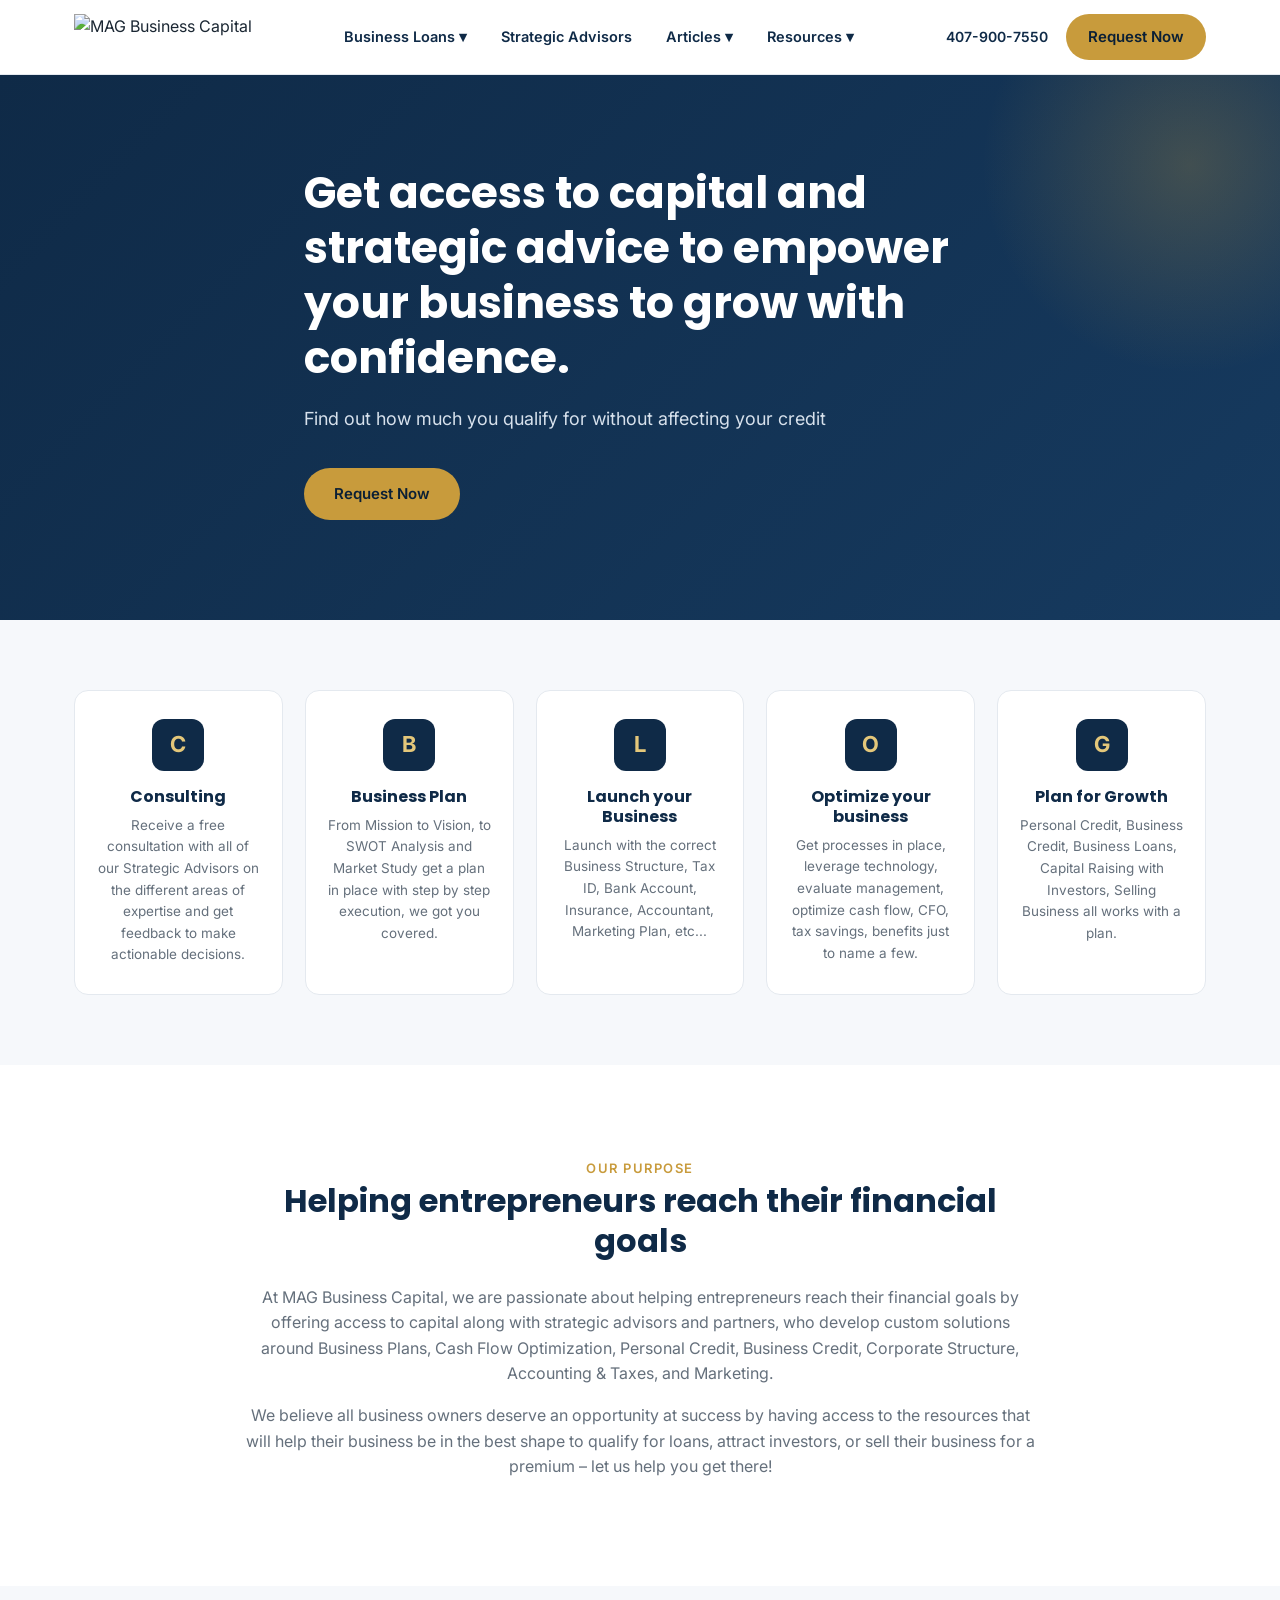
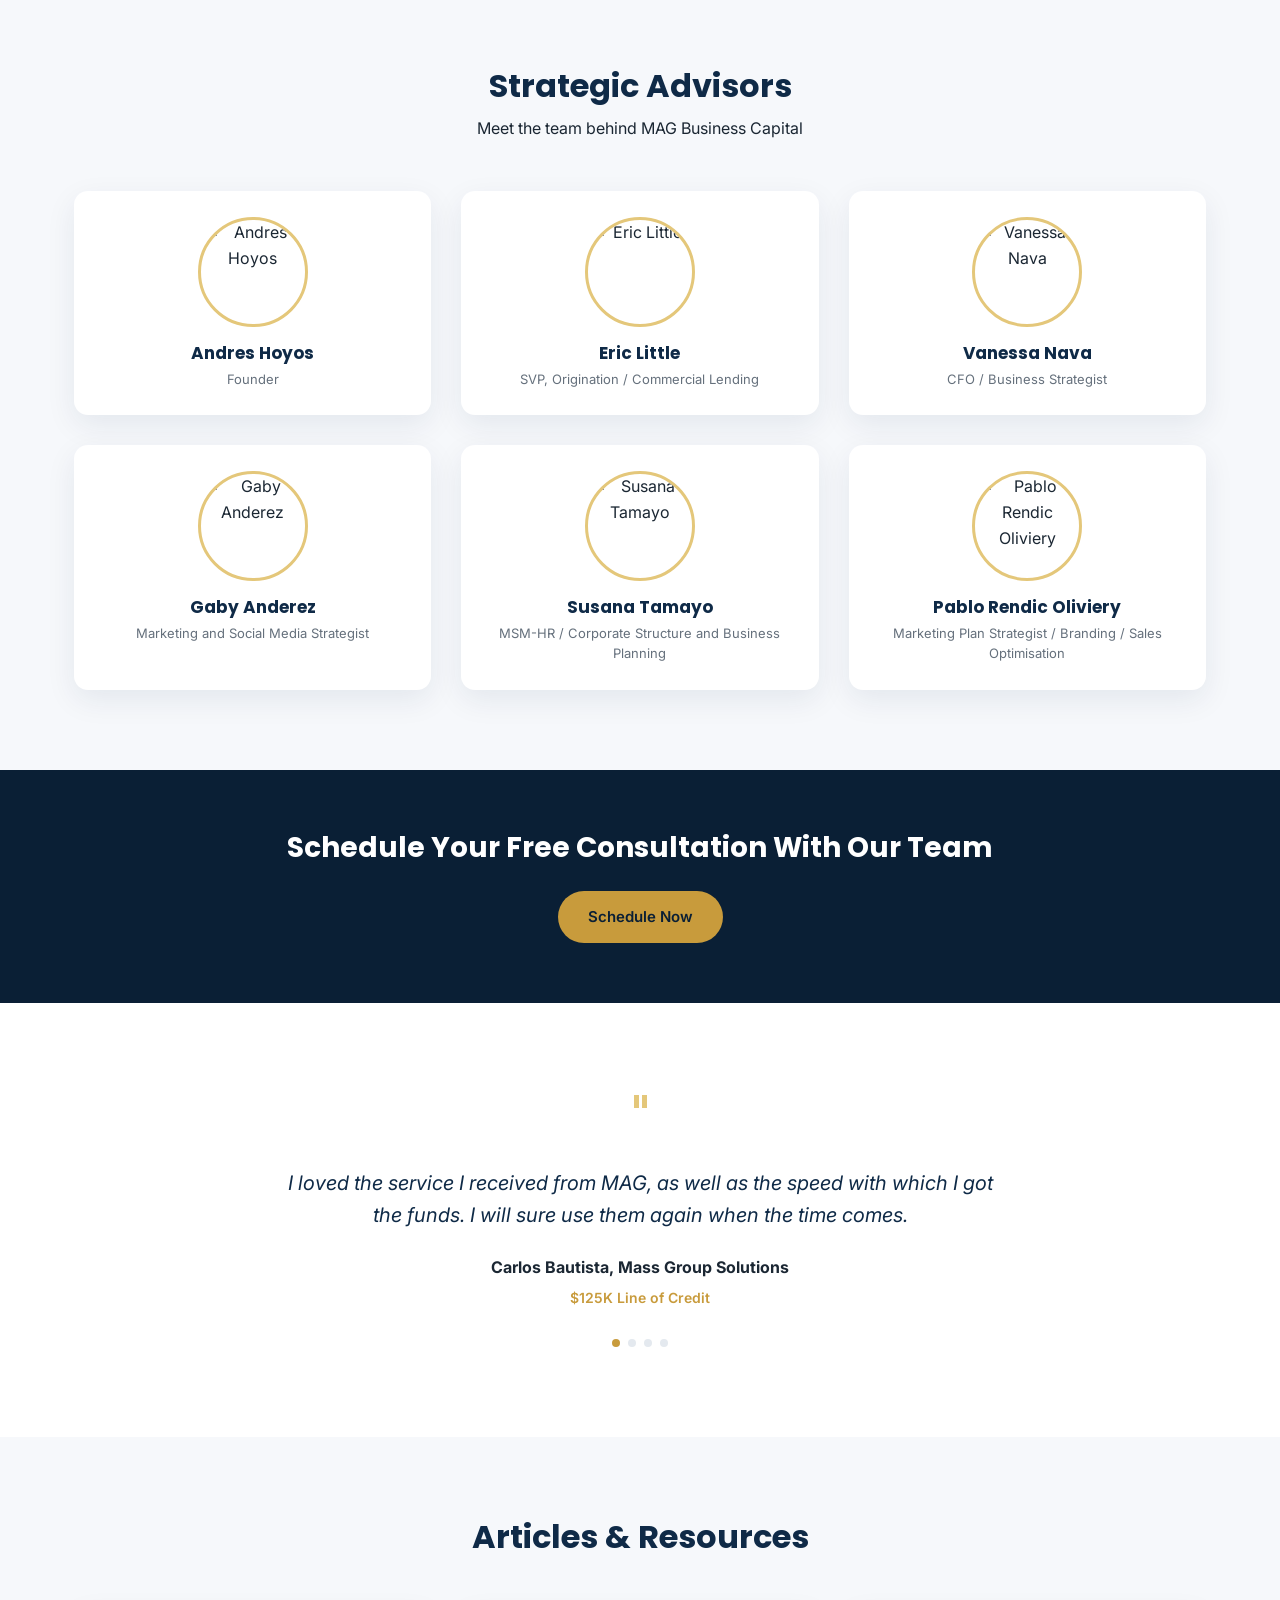
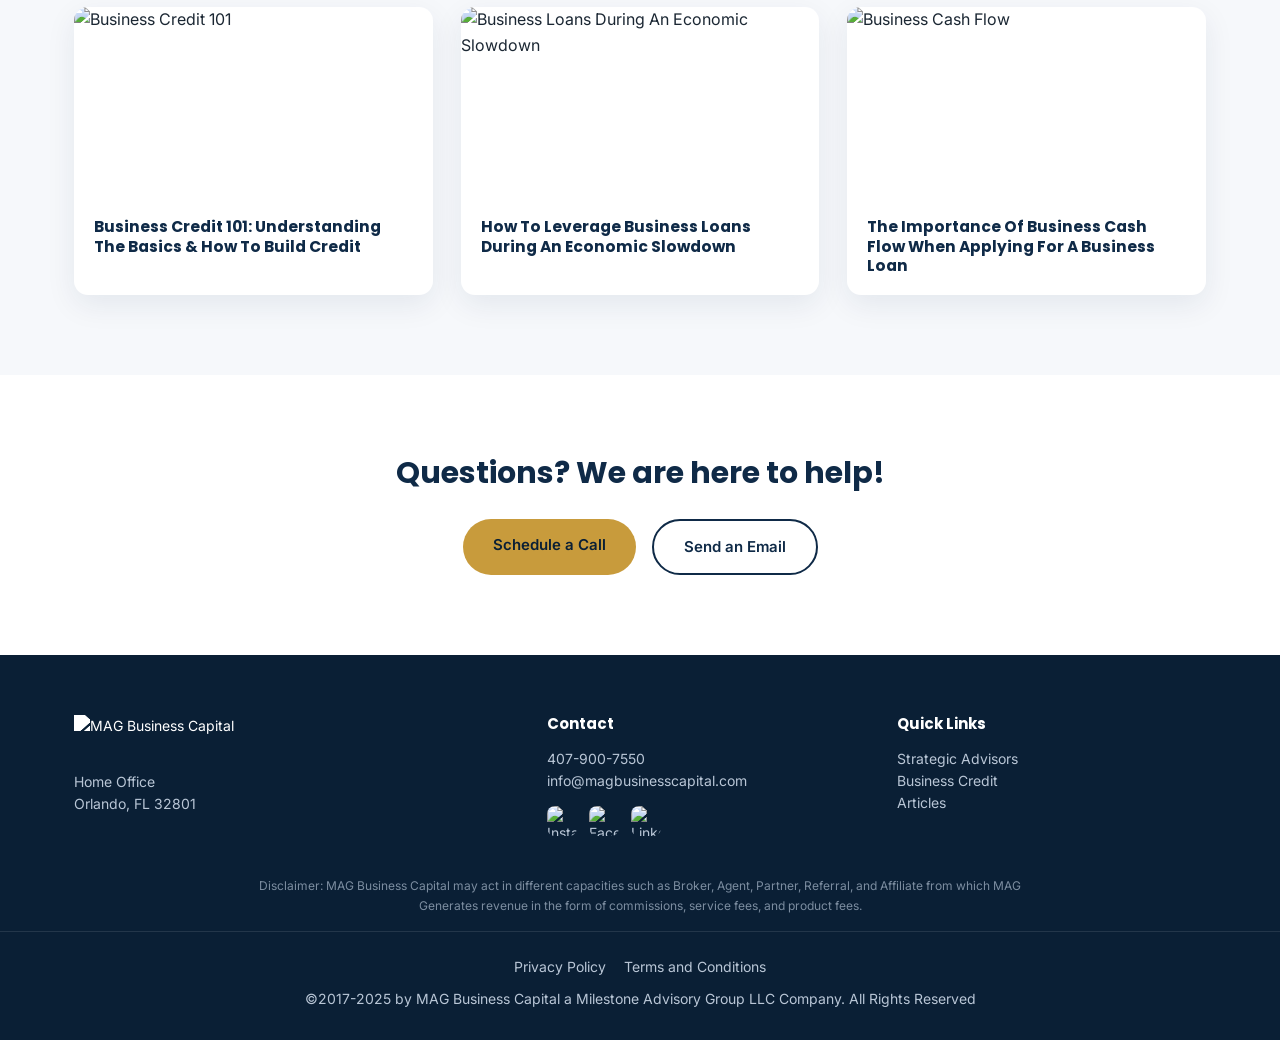
==== index.html @ f8f0f660 "1" ====
<!DOCTYPE html>
<html lang="en">
<head>
<meta charset="UTF-8">
<meta name="viewport" content="width=device-width, initial-scale=1.0">
<title>Business Loan Solutions | MAG Business Capital</title>
<meta name="description" content="Access to capital and expert advice for business growth with loans, investors, or selling business with MAG Business Capital.">
<link rel="preconnect" href="https://fonts.googleapis.com">
<link href="https://fonts.googleapis.com/css2?family=Poppins:wght@500;600;700;800&family=Inter:wght@400;500;600&display=swap" rel="stylesheet">
<link rel="stylesheet" href="style.css">
</head>
<body>

<header>
  <div class="nav-wrap">
    <a class="logo" href="#top">
      <img src="https://static.wixstatic.com/media/6acd54_69796d03eb6545b19b1206e869ec6777~mv2.png/v1/fill/w_262,h_84,al_c,q_85,usm_0.66_1.00_0.01,enc_avif,quality_auto/Original%20on%20Transparent.png" alt="MAG Business Capital">
    </a>
    <nav class="main-nav" id="mainNav">
      <ul>
        <li>
          <a href="#">Business Loans ▾</a>
          <ul class="dropdown">
            <li><a href="business-loans.html">Business Loans</a></li>
            <li><a href="line-of-credit.html">Line of Credit</a></li>
            <li><a href="commercial-loans.html">Commercial Loans</a></li>
            <li><a href="erc-credit.html">ERC Credit</a></li>
          </ul>
        </li>
        <li><a href="#advisors">Strategic Advisors</a></li>
        <li>
          <a href="#">Articles ▾</a>
          <ul class="dropdown">
            <li><a href="articles.html">English Articles</a></li>
            <li><a href="articles.html">Español Articles</a></li>
          </ul>
        </li>
        <li>
          <a href="#">Resources ▾</a>
          <ul class="dropdown">
            <li><a href="business-credit.html">Business Credit</a></li>
            <li><a href="business-health-insurance.html">Business Health Insurance</a></li>
            <li><a href="credit-builder.html">Credit Builder</a></li>
          </ul>
        </li>
      </ul>
    </nav>
    <div class="header-cta">
      <span class="phone-mini">407-900-7550</span>
      <a class="btn btn-gold" href="#request" style="padding:11px 22px;">Request Now</a>
    </div>
    <div class="hamburger" id="hamburger"><span></span><span></span><span></span></div>
  </div>
</header>

<section class="hero" id="top">
  <div class="container hero-inner">
    <h1>Get access to capital and strategic advice to empower your business to grow with confidence.</h1>
    <p class="sub">Find out how much you qualify for without affecting your credit</p>
    <a class="btn btn-gold" id="request" href="https://iw.lendflow.com?env=d4taDuOnK5NT1epR4AUXKDHlv8I5Uy2K&viewProduct=1&brandId=950&workflowTemplateId=97a3b38c-6529-4d36-ad87-25d198ef413e&consentTemplateId=01J7KJRV8Y9BBJWDGAAGYP4849" target="_blank">Request Now</a>
  </div>
</section>

<section class="features" id="features">
  <div class="container features-grid">
    <div class="feature-card">
      <div class="feature-icon">C</div>
      <h4>Consulting</h4>
      <p>Receive a free consultation with all of our Strategic Advisors on the different areas of expertise and get feedback to make actionable decisions.</p>
    </div>
    <div class="feature-card">
      <div class="feature-icon">B</div>
      <h4>Business Plan</h4>
      <p>From Mission to Vision, to SWOT Analysis and Market Study get a plan in place with step by step execution, we got you covered.</p>
    </div>
    <div class="feature-card">
      <div class="feature-icon">L</div>
      <h4>Launch your Business</h4>
      <p>Launch with the correct Business Structure, Tax ID, Bank Account, Insurance, Accountant, Marketing Plan, etc...</p>
    </div>
    <div class="feature-card">
      <div class="feature-icon">O</div>
      <h4>Optimize your business</h4>
      <p>Get processes in place, leverage technology, evaluate management, optimize cash flow, CFO, tax savings, benefits just to name a few.</p>
    </div>
    <div class="feature-card">
      <div class="feature-icon">G</div>
      <h4>Plan for Growth</h4>
      <p>Personal Credit, Business Credit, Business Loans, Capital Raising with Investors, Selling Business all works with a plan.</p>
    </div>
  </div>
</section>

<section class="purpose">
  <div class="container">
    <span class="eyebrow">Our Purpose</span>
    <h2>Helping entrepreneurs reach their financial goals</h2>
    <p>At MAG Business Capital, we are passionate about helping entrepreneurs reach their financial goals by offering access to capital along with strategic advisors and partners, who develop custom solutions around Business Plans, Cash Flow Optimization, Personal Credit, Business Credit, Corporate Structure, Accounting & Taxes, and Marketing.</p>
    <p>We believe all business owners deserve an opportunity at success by having access to the resources that will help their business be in the best shape to qualify for loans, attract investors, or sell their business for a premium – let us help you get there!</p>
  </div>
</section>

<section class="team" id="advisors">
  <div class="container">
    <div class="section-head">
      <h2>Strategic Advisors</h2>
      <p>Meet the team behind MAG Business Capital</p>
    </div>
    <div class="team-grid">
      <div class="team-card">
        <img src="https://static.wixstatic.com/media/6acd54_680ccb98cf5e45c586f7f7cce9bcb5b8~mv2.jpg/v1/fill/w_225,h_225,al_c,q_80,usm_0.66_1.00_0.01,enc_avif,quality_auto/Andres%20Hoyos%20Website.jpg" alt="Andres Hoyos">
        <h4>Andres Hoyos</h4>
        <p>Founder</p>
      </div>
      <div class="team-card">
        <img src="https://static.wixstatic.com/media/6acd54_77c687454ddb47588fa42e1095045eef~mv2.jpg/v1/crop/x_0,y_6,w_234,h_234/fill/w_225,h_225,al_c,q_80,usm_0.66_1.00_0.01,enc_avif,quality_auto/Eric%20Little_edited.jpg" alt="Eric Little">
        <h4>Eric Little</h4>
        <p>SVP, Origination / Commercial Lending</p>
      </div>
      <div class="team-card">
        <img src="https://static.wixstatic.com/media/6acd54_a5531168ed8b4d3f9e57ce4ac015434a~mv2.jpg/v1/crop/x_0,y_201,w_1688,h_1688/fill/w_225,h_225,al_c,q_80,usm_0.66_1.00_0.01,enc_avif,quality_auto/Vanessa%20Nava1_edited_edited.jpg" alt="Vanessa Nava">
        <h4>Vanessa Nava</h4>
        <p>CFO / Business Strategist</p>
      </div>
      <div class="team-card">
        <img src="https://static.wixstatic.com/media/6acd54_d0e95ad482674c0aad4a858c104036c7~mv2.png/v1/crop/x_0,y_106,w_498,h_498/fill/w_225,h_225,al_c,q_85,usm_0.66_1.00_0.01,enc_avif,quality_auto/gaby-anderez_edited.png" alt="Gaby Anderez">
        <h4>Gaby Anderez</h4>
        <p>Marketing and Social Media Strategist</p>
      </div>
      <div class="team-card">
        <img src="https://static.wixstatic.com/media/6acd54_56246474faa849eda9a36b7283b7d361~mv2.jpg/v1/fill/w_225,h_225,al_c,q_80,usm_0.66_1.00_0.01,enc_avif,quality_auto/Susana%20Tamayo%20Web.jpg" alt="Susana Tamayo">
        <h4>Susana Tamayo</h4>
        <p>MSM-HR / Corporate Structure and Business Planning</p>
      </div>
      <div class="team-card">
        <img src="https://static.wixstatic.com/media/6acd54_93415a2a8ddf4dc09fd9bcec2b6a95e0~mv2.png/v1/crop/x_0,y_7,w_737,h_737/fill/w_225,h_225,al_c,q_85,usm_0.66_1.00_0.01,enc_avif,quality_auto/Pablo%20Rendic%20pic.png" alt="Pablo Rendic Oliviery">
        <h4>Pablo Rendic Oliviery</h4>
        <p>Marketing Plan Strategist / Branding / Sales Optimisation</p>
      </div>
    </div>
  </div>
</section>

<section class="consult-cta">
  <div class="container">
    <h2>Schedule Your Free Consultation With Our Team</h2>
    <a class="btn btn-gold" href="https://calendly.com/magbc/quick-information-call" target="_blank">Schedule Now</a>
  </div>
</section>

<section class="testimonial">
  <div class="container testimonial-card">
    <div class="quote-mark">"</div>
    <p class="quote">I loved the service I received from MAG, as well as the speed with which I got the funds. I will sure use them again when the time comes.</p>
    <p class="who">Carlos Bautista, Mass Group Solutions</p>
    <p class="amount">$125K Line of Credit</p>
    <div class="dots"><span class="active"></span><span></span><span></span><span></span></div>
  </div>
</section>

<section class="articles" id="articles">
  <div class="container">
    <div class="section-head">
      <h2>Articles & Resources</h2>
    </div>
    <div class="articles-grid">
      <a class="article-card" href="articles.html#business-credit-101">
        <img src="https://static.wixstatic.com/media/714050847d0a4cf6bf50c682f8d63078.jpg/v1/fill/w_474,h_474,fp_0.50_0.50,q_90,enc_avif,quality_auto/714050847d0a4cf6bf50c682f8d63078.webp" alt="Business Credit 101">
        <div class="content"><h4>Business Credit 101: Understanding The Basics & How To Build Credit</h4></div>
      </a>
      <a class="article-card" href="articles.html#economic-slowdown">
        <img src="https://static.wixstatic.com/media/11062b_372b0cff6a4a4998843c1e9c27dddcff~mv2.jpg/v1/fill/w_474,h_474,fp_0.50_0.50,q_90,enc_avif,quality_auto/11062b_372b0cff6a4a4998843c1e9c27dddcff~mv2.webp" alt="Business Loans During An Economic Slowdown">
        <div class="content"><h4>How To Leverage Business Loans During An Economic Slowdown</h4></div>
      </a>
      <a class="article-card" href="articles.html#cash-flow-importance">
        <img src="https://static.wixstatic.com/media/11062b_9e3c05fc1ce842d2a67039dbb27bc106~mv2.jpg/v1/fill/w_474,h_474,fp_0.50_0.50,q_90,enc_avif,quality_auto/11062b_9e3c05fc1ce842d2a67039dbb27bc106~mv2.webp" alt="Business Cash Flow">
        <div class="content"><h4>The Importance Of Business Cash Flow When Applying For A Business Loan</h4></div>
      </a>
    </div>
  </div>
</section>

<section class="questions">
  <div class="container">
    <h2>Questions? We are here to help!</h2>
    <div class="q-actions">
      <a class="btn btn-gold" href="https://calendly.com/magbc/quick-information-call" target="_blank">Schedule a Call</a>
      <a class="btn btn-outline" href="mailto:info@magbusinesscapital.com?subject=Exploring my loan possibilities.">Send an Email</a>
    </div>
  </div>
</section>

<footer>
  <div class="container footer-grid">
    <div>
      <a class="logo" href="#top"><img src="https://static.wixstatic.com/media/6acd54_69796d03eb6545b19b1206e869ec6777~mv2.png/v1/fill/w_262,h_84,al_c,q_85,usm_0.66_1.00_0.01,enc_avif,quality_auto/Original%20on%20Transparent.png" alt="MAG Business Capital" style="height:40px;margin-bottom:16px;filter:brightness(0) invert(1);"></a>
      <p>Home Office<br>Orlando, FL 32801</p>
    </div>
    <div>
      <h4>Contact</h4>
      <p>407-900-7550</p>
      <p><a href="mailto:info@magbusinesscapital.com">info@magbusinesscapital.com</a></p>
      <div class="social-icons">
        <a href="https://www.instagram.com/magbusinesscapital/" target="_blank"><img src="https://static.wixstatic.com/media/11062b_ca1d837ce7194421b781ee7384061a8e~mv2.png/v1/fill/w_32,h_32,al_c,q_85,usm_0.66_1.00_0.01,enc_avif,quality_auto/11062b_ca1d837ce7194421b781ee7384061a8e~mv2.png" alt="Instagram"></a>
        <a href="https://www.facebook.com/profile.php?id=100087267469130" target="_blank"><img src="https://static.wixstatic.com/media/0fdef751204647a3bbd7eaa2827ed4f9.png/v1/fill/w_32,h_32,al_c,q_85,usm_0.66_1.00_0.01,enc_avif,quality_auto/0fdef751204647a3bbd7eaa2827ed4f9.png" alt="Facebook"></a>
        <a href="https://www.linkedin.com/company/mag-business-capital/" target="_blank"><img src="https://static.wixstatic.com/media/6ea5b4a88f0b4f91945b40499aa0af00.png/v1/fill/w_32,h_32,al_c,q_85,usm_0.66_1.00_0.01,enc_avif,quality_auto/6ea5b4a88f0b4f91945b40499aa0af00.png" alt="LinkedIn"></a>
      </div>
    </div>
    <div>
      <h4>Quick Links</h4>
      <p><a href="#advisors">Strategic Advisors</a></p>
      <p><a href="business-credit.html">Business Credit</a></p>
      <p><a href="articles.html">Articles</a></p>
    </div>
  </div>
  <p class="disclaimer">Disclaimer: MAG Business Capital may act in different capacities such as Broker, Agent, Partner, Referral, and Affiliate from which MAG Generates revenue in the form of commissions, service fees, and product fees.</p>
  <div class="footer-bottom">
    <div class="legal-links">
      <a href="privacy-policy.html">Privacy Policy</a>
      <a href="terms-and-conditions.html">Terms and Conditions</a>
    </div>
    <p>©2017-2025 by MAG Business Capital a Milestone Advisory Group LLC Company. All Rights Reserved</p>
  </div>
</footer>

<script>
  const hamburger = document.getElementById('hamburger');
  const mainNav = document.getElementById('mainNav');
  hamburger.addEventListener('click', () => mainNav.classList.toggle('open'));

  // toggle dropdowns on tap for mobile
  document.querySelectorAll('.main-nav > ul > li').forEach(li => {
    const link = li.querySelector('a');
    const dropdown = li.querySelector('.dropdown');
    if (dropdown) {
      link.addEventListener('click', (e) => {
        if (window.innerWidth <= 760) {
          e.preventDefault();
          li.classList.toggle('open');
        }
      });
    }
  });
</script>

</body>
</html>
---- style.css ----
:root{
  --navy:#0F2A47;
  --navy-deep:#0A1F35;
  --blue:#163A5F;
  --gold:#C89B3C;
  --gold-light:#E4C77A;
  --bg:#F6F8FB;
  --white:#FFFFFF;
  --text:#1B2733;
  --muted:#65707C;
  --border:#E4E9EF;
  --radius:14px;
  --shadow:0 10px 30px rgba(15,42,71,.08);
}
*{margin:0;padding:0;box-sizing:border-box;}
html{scroll-behavior:smooth;}
body{font-family:'Inter',sans-serif;color:var(--text);background:var(--white);line-height:1.6;}
h1,h2,h3,h4{font-family:'Poppins',sans-serif;color:var(--navy);line-height:1.25;}
a{text-decoration:none;color:inherit;}
ul{list-style:none;}
img{max-width:100%;display:block;}
.container{max-width:1180px;margin:0 auto;padding:0 24px;}
.btn{display:inline-block;padding:14px 30px;border-radius:100px;font-weight:600;font-size:15px;transition:.25s;}
.btn-gold{background:var(--gold);color:var(--navy-deep);}
.btn-gold:hover{background:var(--gold-light);transform:translateY(-2px);}
.btn-outline{border:2px solid var(--navy);color:var(--navy);}
.btn-outline:hover{background:var(--navy);color:var(--white);}
.eyebrow{text-transform:uppercase;letter-spacing:1.5px;color:var(--gold);font-weight:600;font-size:13px;}

/* HEADER */
header{position:sticky;top:0;z-index:100;background:var(--white);border-bottom:1px solid var(--border);}
.nav-wrap{display:flex;align-items:center;justify-content:space-between;padding:14px 24px;max-width:1180px;margin:0 auto;}
.logo img{height:46px;width:auto;}
nav.main-nav{display:flex;align-items:center;gap:34px;}
nav.main-nav > ul{display:flex;gap:34px;}
nav.main-nav > ul > li{position:relative;}
nav.main-nav > ul > li > a{font-weight:600;font-size:14.5px;color:var(--navy);padding:10px 0;display:flex;align-items:center;gap:5px;}
nav.main-nav > ul > li:hover > a{color:var(--gold);}
.dropdown{position:absolute;top:100%;left:0;background:var(--white);box-shadow:var(--shadow);border-radius:10px;padding:10px;min-width:210px;opacity:0;visibility:hidden;transform:translateY(8px);transition:.2s;}
li:hover .dropdown{opacity:1;visibility:visible;transform:translateY(0);}
.dropdown li a{display:block;padding:9px 12px;border-radius:6px;font-size:14px;font-weight:500;color:var(--text);}
.dropdown li a:hover{background:var(--bg);color:var(--navy);}
.header-cta{display:flex;align-items:center;gap:18px;}
.phone-mini{font-weight:600;font-size:14px;color:var(--navy);white-space:nowrap;}
.hamburger{display:none;flex-direction:column;gap:5px;cursor:pointer;}
.hamburger span{width:26px;height:2px;background:var(--navy);}

/* HERO (home) */
.hero{background:linear-gradient(135deg,var(--navy) 0%,var(--blue) 100%);color:var(--white);padding:90px 0 100px;position:relative;overflow:hidden;}
.hero::after{content:"";position:absolute;right:-120px;top:-120px;width:420px;height:420px;border-radius:50%;background:radial-gradient(circle,rgba(200,155,60,.25),transparent 70%);}
.hero-inner{max-width:720px;position:relative;z-index:1;}
.hero h1{color:var(--white);font-size:44px;font-weight:700;margin-bottom:20px;}
.hero p.sub{font-size:18px;color:#D7E1EC;margin-bottom:34px;max-width:560px;}

/* PAGE HERO (subpages) */
.page-hero{background:linear-gradient(135deg,var(--navy) 0%,var(--blue) 100%);color:var(--white);padding:64px 0;position:relative;overflow:hidden;}
.page-hero::after{content:"";position:absolute;right:-100px;top:-100px;width:340px;height:340px;border-radius:50%;background:radial-gradient(circle,rgba(200,155,60,.25),transparent 70%);}
.page-hero .breadcrumb{position:relative;z-index:1;font-size:13px;color:var(--gold-light);margin-bottom:12px;}
.page-hero .breadcrumb a{color:var(--gold-light);}
.page-hero .breadcrumb a:hover{text-decoration:underline;}
.page-hero h1{position:relative;z-index:1;color:var(--white);font-size:32px;max-width:760px;}
.page-hero p{position:relative;z-index:1;color:#D7E1EC;margin-top:12px;max-width:640px;font-size:16px;}

/* FEATURES STRIP */
.features{padding:70px 0;background:var(--bg);}
.features-grid{display:grid;grid-template-columns:repeat(5,1fr);gap:22px;}
.feature-card{background:var(--white);border:1px solid var(--border);border-radius:var(--radius);padding:28px 20px;text-align:center;transition:.25s;}
.feature-card:hover{box-shadow:var(--shadow);transform:translateY(-4px);}
.feature-icon{width:52px;height:52px;border-radius:12px;background:var(--navy);color:var(--gold-light);display:flex;align-items:center;justify-content:center;margin:0 auto 16px;font-size:22px;font-weight:700;}
.feature-card h4{font-size:16px;margin-bottom:8px;}
.feature-card p{font-size:13.5px;color:var(--muted);}

/* PURPOSE */
.purpose{padding:90px 0;text-align:center;}
.purpose .container{max-width:840px;}
.purpose h2{font-size:32px;margin-bottom:24px;}
.purpose p{color:var(--muted);font-size:16px;margin-bottom:16px;}

/* TEAM */
.team{padding:80px 0;background:var(--bg);}
.section-head{text-align:center;max-width:640px;margin:0 auto 50px;}
.section-head h2{font-size:32px;margin-bottom:10px;}
.team-grid{display:grid;grid-template-columns:repeat(3,1fr);gap:30px;}
.team-card{background:var(--white);border-radius:var(--radius);padding:26px;text-align:center;box-shadow:var(--shadow);}
.team-card img{width:110px;height:110px;border-radius:50%;object-fit:cover;margin:0 auto 16px;border:3px solid var(--gold-light);}
.team-card h4{font-size:17px;margin-bottom:4px;}
.team-card p{font-size:13px;color:var(--muted);}

/* CONSULT CTA */
.consult-cta{background:var(--navy-deep);color:var(--white);padding:60px 0;text-align:center;}
.consult-cta h2{color:var(--white);font-size:28px;margin-bottom:26px;}
.consult-cta .btn-row{display:flex;gap:14px;justify-content:center;flex-wrap:wrap;}

/* TESTIMONIAL */
.testimonial{padding:90px 0;}
.testimonial-card{max-width:760px;margin:0 auto;text-align:center;}
.testimonial-card .quote-mark{font-family:'Poppins',sans-serif;font-size:64px;color:var(--gold-light);line-height:1;}
.testimonial-card p.quote{font-size:20px;color:var(--navy);font-style:italic;margin:10px 0 24px;}
.testimonial-card .who{font-weight:700;}
.testimonial-card .amount{color:var(--gold);font-weight:600;font-size:14px;margin-top:6px;}
.dots{display:flex;justify-content:center;gap:8px;margin-top:30px;}
.dots span{width:8px;height:8px;border-radius:50%;background:var(--border);}
.dots span.active{background:var(--gold);}

/* ARTICLES */
.articles{padding:80px 0;background:var(--bg);}
.articles-grid{display:grid;grid-template-columns:repeat(3,1fr);gap:28px;}
.article-card{background:var(--white);border-radius:var(--radius);overflow:hidden;box-shadow:var(--shadow);transition:.25s;}
.article-card:hover{transform:translateY(-4px);}
.article-card img{width:100%;height:190px;object-fit:cover;}
.article-card .content{padding:20px;}
.article-card h4{font-size:15.5px;}

/* QUESTIONS */
.questions{padding:80px 0;text-align:center;}
.questions h2{font-size:30px;margin-bottom:26px;}
.q-actions{display:flex;gap:16px;justify-content:center;flex-wrap:wrap;}

/* CONTENT (subpages) */
.content-section{padding:70px 0;}
.content-section.tight{padding:50px 0;}
.content-narrow{max-width:820px;}
.content-section h2{font-size:27px;margin:38px 0 16px;}
.content-section > .container > h2:first-child,
.content-section > .container > .content-narrow > h2:first-child{margin-top:0;}
.content-section h3{font-size:18.5px;margin:24px 0 10px;color:var(--navy);}
.content-section p{color:var(--muted);margin-bottom:14px;font-size:15.5px;}
.content-section ul{margin:0 0 18px 0;}
.content-section ul li{position:relative;padding-left:22px;margin-bottom:8px;color:var(--muted);font-size:15px;}
.content-section ul li::before{content:"";position:absolute;left:0;top:8px;width:7px;height:7px;border-radius:50%;background:var(--gold);}
.content-section.alt{background:var(--bg);}

.two-col{display:grid;grid-template-columns:1.1fr .9fr;gap:44px;align-items:start;}

.criteria-grid{display:grid;grid-template-columns:repeat(3,1fr);gap:22px;margin:28px 0;}
.criteria-card{background:var(--bg);border-radius:var(--radius);padding:24px;border:1px solid var(--border);}
.criteria-card h4{font-size:16px;margin-bottom:8px;}
.criteria-card p{font-size:14px;color:var(--muted);margin:0;}

.stat-badge{display:inline-flex;align-items:center;gap:10px;background:var(--bg);border-radius:100px;padding:9px 20px;font-weight:600;color:var(--navy);font-size:14px;margin-bottom:22px;border:1px solid var(--border);}

.faq-item{border-bottom:1px solid var(--border);padding:18px 0;}
.faq-item h4{font-size:15.5px;margin-bottom:8px;color:var(--navy);}
.faq-item p{font-size:14.5px;color:var(--muted);margin:0;}

.product-grid{display:grid;grid-template-columns:1fr 1fr;gap:22px;margin:24px 0 30px;}
.product-card{background:var(--white);border:1px solid var(--border);border-radius:var(--radius);padding:22px;box-shadow:var(--shadow);}
.product-card h4{font-size:16px;margin-bottom:10px;}
.product-card ul{margin:0;}
.product-card ul li{font-size:14px;}

.advisor-quote{background:var(--bg);border-left:4px solid var(--gold);border-radius:10px;padding:24px;margin:24px 0;}
.advisor-quote p{font-style:italic;color:var(--text);margin-bottom:10px;}
.advisor-quote .who{font-weight:700;color:var(--navy);font-style:normal;font-size:14px;}

.legal p{color:var(--muted);font-size:14.5px;margin-bottom:14px;}
.legal h3{font-size:16.5px;margin:26px 0 8px;}
.legal .updated{font-size:13px;color:var(--gold);font-weight:600;margin-bottom:22px;display:block;}

.article-full{background:var(--white);border-radius:var(--radius);box-shadow:var(--shadow);padding:30px;margin-bottom:26px;scroll-margin-top:100px;}
.article-full img{border-radius:10px;margin-bottom:18px;max-height:280px;object-fit:cover;width:100%;}
.article-full h3{font-size:20px;margin-bottom:10px;}
.topic-list{columns:2;gap:32px;margin-top:10px;}
.topic-list li{break-inside:avoid;}

/* FOOTER */
footer{background:var(--navy-deep);color:#B9C6D6;padding:60px 0 30px;}
.footer-grid{display:grid;grid-template-columns:1.4fr 1fr 1fr;gap:40px;margin-bottom:40px;}
footer h4{color:var(--white);font-size:15px;margin-bottom:14px;}
footer p, footer a{font-size:14px;color:#B9C6D6;}
.social-icons{display:flex;gap:12px;margin-top:14px;}
.social-icons img{width:30px;height:30px;border-radius:8px;}
.footer-bottom{border-top:1px solid rgba(255,255,255,.1);padding-top:24px;font-size:12.5px;color:#8496A8;text-align:center;}
.footer-bottom .legal-links{display:flex;gap:18px;justify-content:center;margin-bottom:10px;}
.footer-bottom .legal-links a:hover{color:var(--gold-light);}
.disclaimer{font-size:12px;color:#7C8DA0;max-width:800px;margin:0 auto 16px;text-align:center;}

@media(max-width:1000px){
  .features-grid{grid-template-columns:repeat(3,1fr);}
  .team-grid{grid-template-columns:repeat(2,1fr);}
  .articles-grid{grid-template-columns:1fr;}
  .footer-grid{grid-template-columns:1fr;}
  .two-col{grid-template-columns:1fr;}
  .criteria-grid{grid-template-columns:1fr;}
  .product-grid{grid-template-columns:1fr;}
  .topic-list{columns:1;}
}
@media(max-width:760px){
  nav.main-nav{position:fixed;top:74px;left:0;right:0;background:var(--white);flex-direction:column;align-items:flex-start;padding:20px 24px;box-shadow:var(--shadow);display:none;max-height:80vh;overflow:auto;}
  nav.main-nav.open{display:flex;}
  nav.main-nav > ul{flex-direction:column;gap:14px;width:100%;}
  .dropdown{position:static;box-shadow:none;opacity:1;visibility:visible;transform:none;display:none;padding-left:12px;}
  li.open .dropdown{display:block;}
  .hamburger{display:flex;}
  .header-cta .phone-mini{display:none;}
  .hero h1{font-size:32px;}
  .features-grid{grid-template-columns:1fr 1fr;}
  .team-grid{grid-template-columns:1fr;}
  .page-hero h1{font-size:26px;}
}
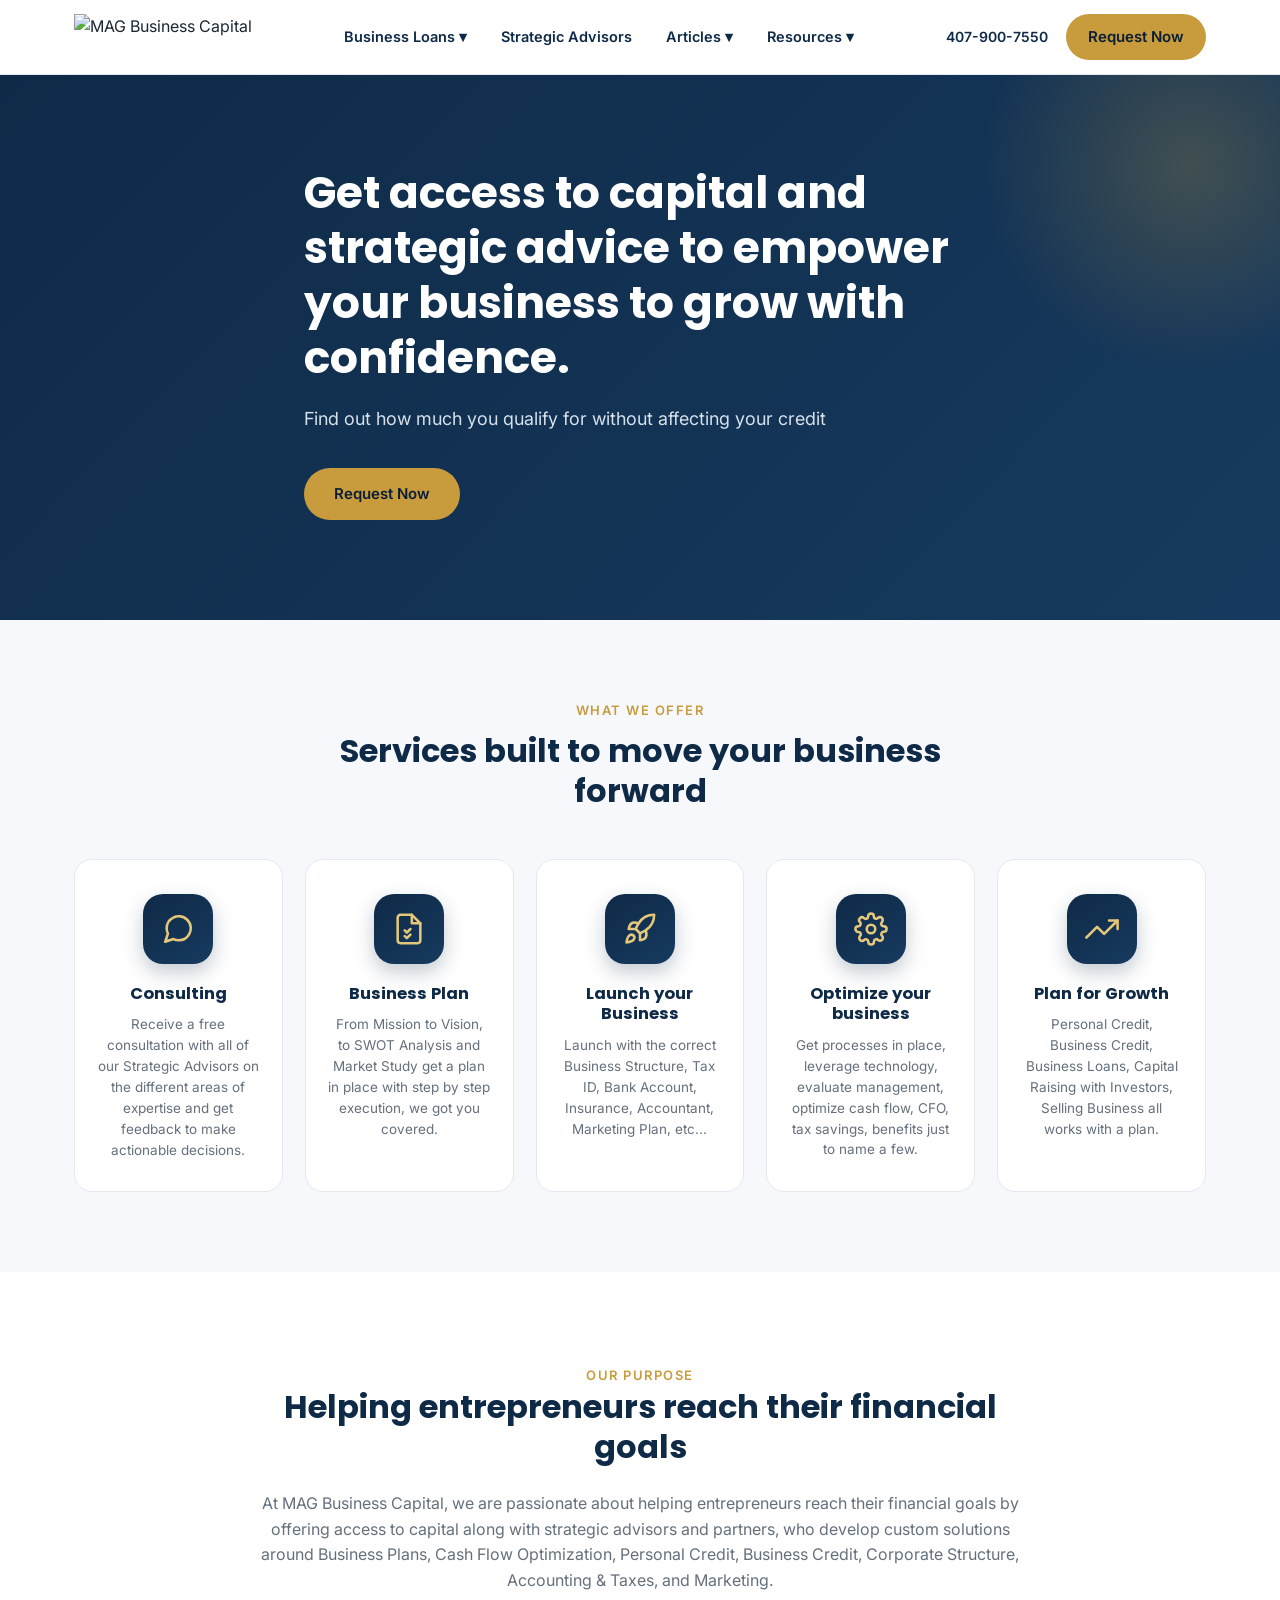
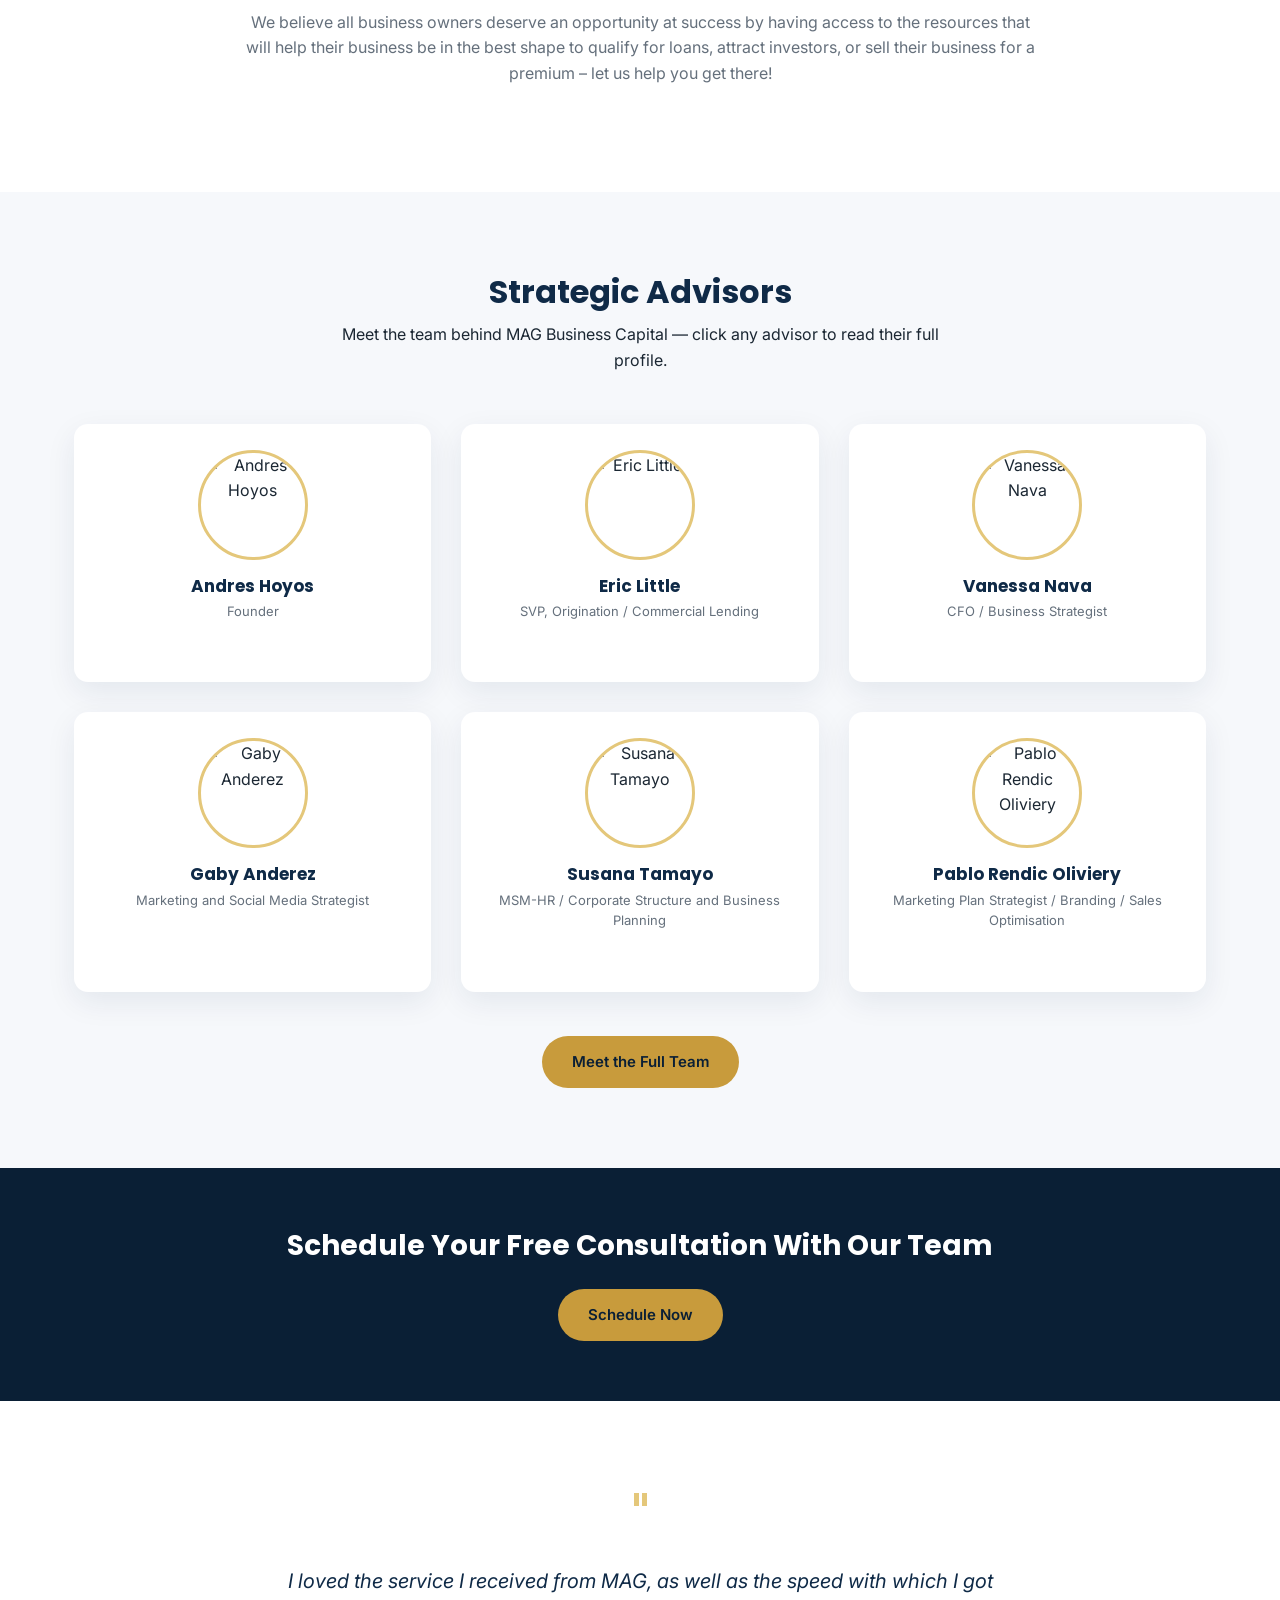
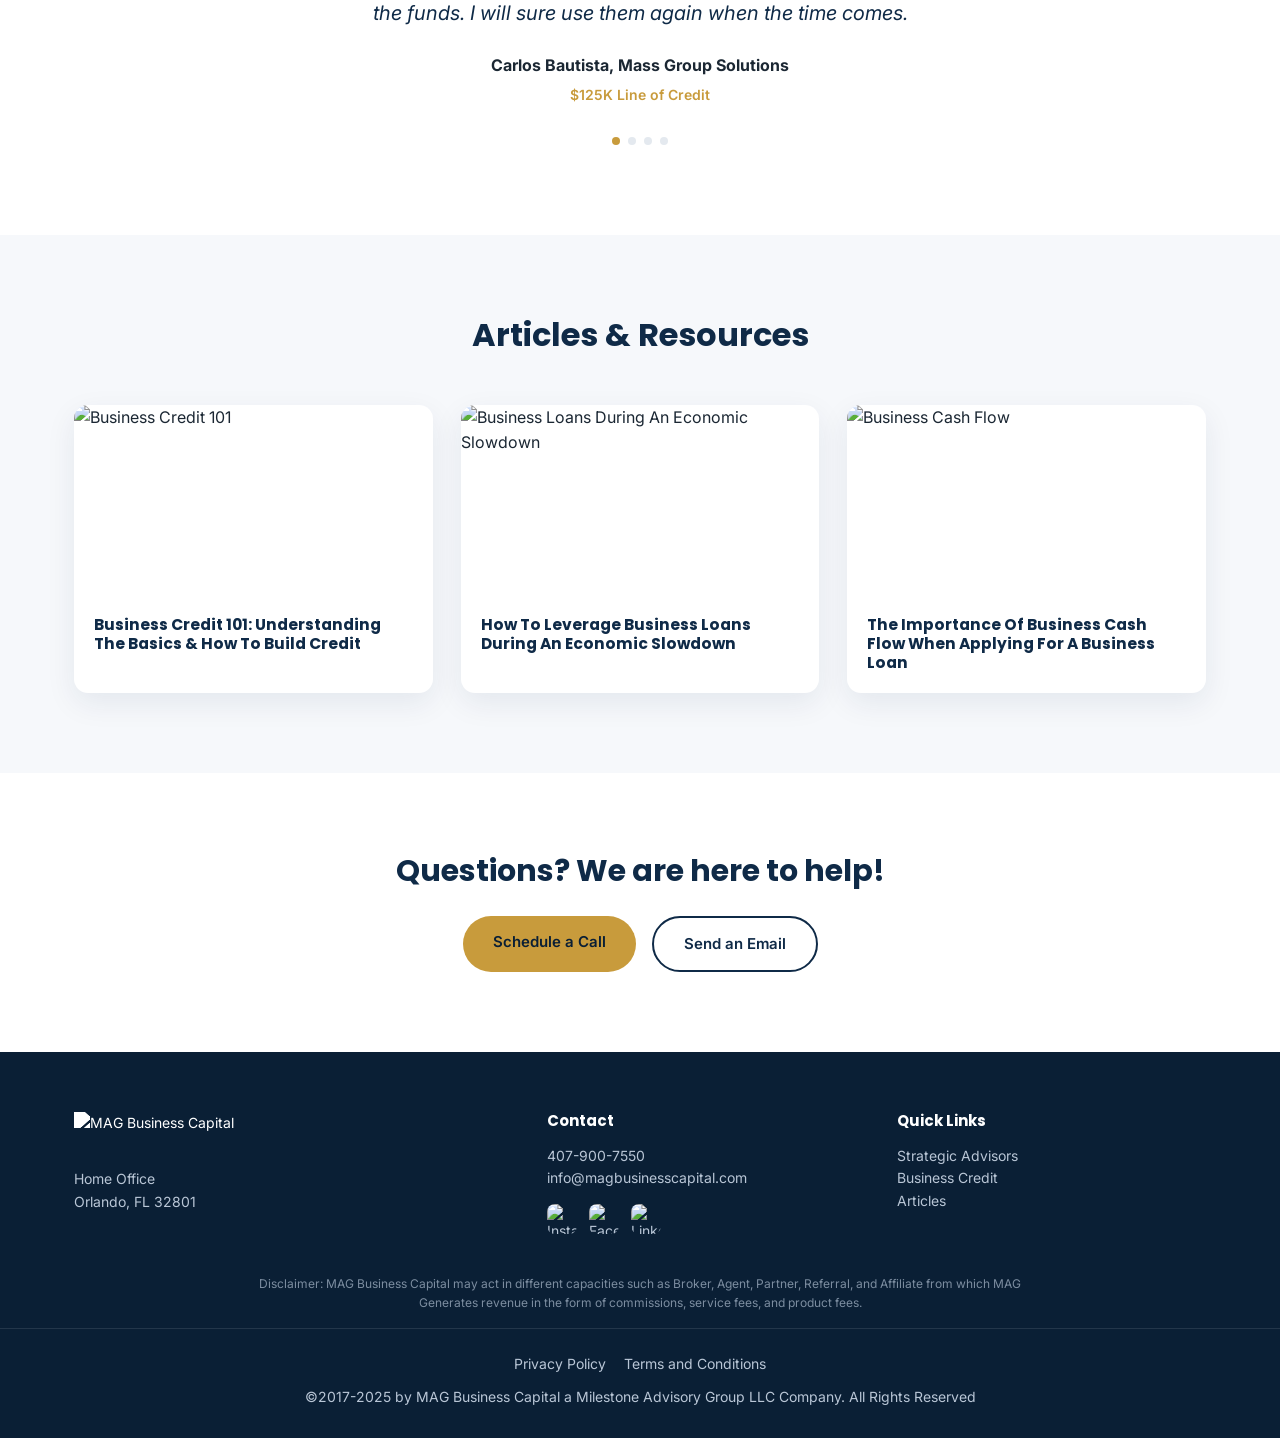
==== commit 9333aee6: "2nd change" ====
--- a/index.html
+++ b/index.html
@@ -8,6 +8,51 @@
 <link rel="preconnect" href="https://fonts.googleapis.com">
 <link href="https://fonts.googleapis.com/css2?family=Poppins:wght@500;600;700;800&family=Inter:wght@400;500;600&display=swap" rel="stylesheet">
 <link rel="stylesheet" href="style.css">
+<style>
+  /* ===== Servicios (features) mejorados ===== */
+  .features{padding:80px 0;}
+  .features .section-intro{text-align:center;max-width:620px;margin:0 auto 48px;}
+  .features .section-intro .eyebrow{display:block;margin-bottom:10px;}
+  .features .section-intro h2{font-size:32px;}
+  .features-grid{display:grid;grid-template-columns:repeat(5,1fr);gap:22px;}
+  .feature-card{
+    position:relative;background:var(--white);border:1px solid var(--border);
+    border-radius:18px;padding:34px 22px 30px;text-align:center;overflow:hidden;
+    transition:transform .3s ease, box-shadow .3s ease, border-color .3s ease;
+  }
+  /* franja de acento superior que aparece en hover */
+  .feature-card::before{
+    content:"";position:absolute;top:0;left:0;right:0;height:4px;
+    background:linear-gradient(90deg,var(--gold),var(--gold-light));
+    transform:scaleX(0);transform-origin:left;transition:transform .35s ease;
+  }
+  .feature-card:hover{transform:translateY(-8px);box-shadow:0 18px 40px rgba(15,42,71,.14);border-color:transparent;}
+  .feature-card:hover::before{transform:scaleX(1);}
+  .feature-ico{
+    width:70px;height:70px;margin:0 auto 20px;border-radius:20px;
+    display:flex;align-items:center;justify-content:center;
+    background:linear-gradient(145deg,var(--navy),var(--blue));
+    box-shadow:0 8px 20px rgba(15,42,71,.25);
+    transition:transform .3s ease;
+  }
+  .feature-card:hover .feature-ico{transform:scale(1.08) rotate(-4deg);}
+  .feature-ico svg{width:34px;height:34px;stroke:var(--gold-light);fill:none;stroke-width:1.8;stroke-linecap:round;stroke-linejoin:round;}
+  .feature-card h4{font-size:16.5px;margin-bottom:10px;}
+  .feature-card p{font-size:13.5px;color:var(--muted);line-height:1.55;}
+
+  @media(max-width:1000px){ .features-grid{grid-template-columns:repeat(2,1fr);} }
+  @media(max-width:600px){ .features-grid{grid-template-columns:1fr;} }
+
+  /* ===== Tarjetas de asesor clicables (home) ===== */
+  a.team-card{display:block;color:inherit;cursor:pointer;}
+  a.team-card{transition:transform .3s ease, box-shadow .3s ease;}
+  a.team-card:hover{transform:translateY(-6px);box-shadow:0 18px 40px rgba(15,42,71,.15);}
+  .team-card .team-link{
+    display:inline-block;margin-top:12px;color:var(--gold);font-weight:600;
+    font-size:13px;opacity:0;transform:translateY(4px);transition:.3s ease;
+  }
+  a.team-card:hover .team-link{opacity:1;transform:translateY(0);}
+</style>
 </head>
 <body>
 
@@ -27,7 +72,7 @@
             <li><a href="erc-credit.html">ERC Credit</a></li>
           </ul>
         </li>
-        <li><a href="#advisors">Strategic Advisors</a></li>
+        <li><a href="advisors.html">Strategic Advisors</a></li>
         <li>
           <a href="#">Articles ▾</a>
           <ul class="dropdown">
@@ -62,31 +107,52 @@
 </section>
 
 <section class="features" id="features">
-  <div class="container features-grid">
-    <div class="feature-card">
-      <div class="feature-icon">C</div>
-      <h4>Consulting</h4>
-      <p>Receive a free consultation with all of our Strategic Advisors on the different areas of expertise and get feedback to make actionable decisions.</p>
-    </div>
-    <div class="feature-card">
-      <div class="feature-icon">B</div>
-      <h4>Business Plan</h4>
-      <p>From Mission to Vision, to SWOT Analysis and Market Study get a plan in place with step by step execution, we got you covered.</p>
-    </div>
-    <div class="feature-card">
-      <div class="feature-icon">L</div>
-      <h4>Launch your Business</h4>
-      <p>Launch with the correct Business Structure, Tax ID, Bank Account, Insurance, Accountant, Marketing Plan, etc...</p>
-    </div>
-    <div class="feature-card">
-      <div class="feature-icon">O</div>
-      <h4>Optimize your business</h4>
-      <p>Get processes in place, leverage technology, evaluate management, optimize cash flow, CFO, tax savings, benefits just to name a few.</p>
-    </div>
-    <div class="feature-card">
-      <div class="feature-icon">G</div>
-      <h4>Plan for Growth</h4>
-      <p>Personal Credit, Business Credit, Business Loans, Capital Raising with Investors, Selling Business all works with a plan.</p>
+  <div class="container">
+    <div class="section-intro">
+      <span class="eyebrow">What We Offer</span>
+      <h2>Services built to move your business forward</h2>
+    </div>
+    <div class="features-grid">
+      <div class="feature-card">
+        <div class="feature-ico">
+          <!-- Consulting: burbujas de conversación -->
+          <svg viewBox="0 0 24 24"><path d="M21 11.5a8.38 8.38 0 0 1-.9 3.8 8.5 8.5 0 0 1-7.6 4.7 8.38 8.38 0 0 1-3.8-.9L3 21l1.9-5.7a8.38 8.38 0 0 1-.9-3.8 8.5 8.5 0 0 1 4.7-7.6 8.38 8.38 0 0 1 3.8-.9h.5a8.48 8.48 0 0 1 8 8v.5z"/></svg>
+        </div>
+        <h4>Consulting</h4>
+        <p>Receive a free consultation with all of our Strategic Advisors on the different areas of expertise and get feedback to make actionable decisions.</p>
+      </div>
+      <div class="feature-card">
+        <div class="feature-ico">
+          <!-- Business Plan: documento con checklist -->
+          <svg viewBox="0 0 24 24"><path d="M14 2H6a2 2 0 0 0-2 2v16a2 2 0 0 0 2 2h12a2 2 0 0 0 2-2V8z"/><path d="M14 2v6h6"/><path d="M9 13l1.5 1.5L13 12"/><path d="M9 17l1.5 1.5L13 16"/></svg>
+        </div>
+        <h4>Business Plan</h4>
+        <p>From Mission to Vision, to SWOT Analysis and Market Study get a plan in place with step by step execution, we got you covered.</p>
+      </div>
+      <div class="feature-card">
+        <div class="feature-ico">
+          <!-- Launch: cohete -->
+          <svg viewBox="0 0 24 24"><path d="M4.5 16.5c-1.5 1.26-2 5-2 5s3.74-.5 5-2c.71-.84.7-2.13-.09-2.91a2.18 2.18 0 0 0-2.91 0z"/><path d="M12 15l-3-3a22 22 0 0 1 2-3.95A12.88 12.88 0 0 1 22 2c0 2.72-.78 7.5-6 11a22.35 22.35 0 0 1-4 2z"/><path d="M9 12H4s.55-3.03 2-4c1.62-1.08 5 0 5 0"/><path d="M12 15v5s3.03-.55 4-2c1.08-1.62 0-5 0-5"/></svg>
+        </div>
+        <h4>Launch your Business</h4>
+        <p>Launch with the correct Business Structure, Tax ID, Bank Account, Insurance, Accountant, Marketing Plan, etc...</p>
+      </div>
+      <div class="feature-card">
+        <div class="feature-ico">
+          <!-- Optimize: engranaje -->
+          <svg viewBox="0 0 24 24"><circle cx="12" cy="12" r="3"/><path d="M19.4 15a1.65 1.65 0 0 0 .33 1.82l.06.06a2 2 0 1 1-2.83 2.83l-.06-.06a1.65 1.65 0 0 0-1.82-.33 1.65 1.65 0 0 0-1 1.51V21a2 2 0 0 1-4 0v-.09A1.65 1.65 0 0 0 9 19.4a1.65 1.65 0 0 0-1.82.33l-.06.06a2 2 0 1 1-2.83-2.83l.06-.06a1.65 1.65 0 0 0 .33-1.82 1.65 1.65 0 0 0-1.51-1H3a2 2 0 0 1 0-4h.09A1.65 1.65 0 0 0 4.6 9a1.65 1.65 0 0 0-.33-1.82l-.06-.06a2 2 0 1 1 2.83-2.83l.06.06a1.65 1.65 0 0 0 1.82.33H9a1.65 1.65 0 0 0 1-1.51V3a2 2 0 0 1 4 0v.09a1.65 1.65 0 0 0 1 1.51 1.65 1.65 0 0 0 1.82-.33l.06-.06a2 2 0 1 1 2.83 2.83l-.06.06a1.65 1.65 0 0 0-.33 1.82V9a1.65 1.65 0 0 0 1.51 1H21a2 2 0 0 1 0 4h-.09a1.65 1.65 0 0 0-1.51 1z"/></svg>
+        </div>
+        <h4>Optimize your business</h4>
+        <p>Get processes in place, leverage technology, evaluate management, optimize cash flow, CFO, tax savings, benefits just to name a few.</p>
+      </div>
+      <div class="feature-card">
+        <div class="feature-ico">
+          <!-- Growth: gráfica ascendente -->
+          <svg viewBox="0 0 24 24"><path d="M23 6l-9.5 9.5-5-5L1 18"/><path d="M17 6h6v6"/></svg>
+        </div>
+        <h4>Plan for Growth</h4>
+        <p>Personal Credit, Business Credit, Business Loans, Capital Raising with Investors, Selling Business all works with a plan.</p>
+      </div>
     </div>
   </div>
 </section>
@@ -104,39 +170,48 @@
   <div class="container">
     <div class="section-head">
       <h2>Strategic Advisors</h2>
-      <p>Meet the team behind MAG Business Capital</p>
+      <p>Meet the team behind MAG Business Capital &mdash; click any advisor to read their full profile.</p>
     </div>
     <div class="team-grid">
-      <div class="team-card">
+      <a class="team-card" href="advisors.html#andres-hoyos">
         <img src="https://static.wixstatic.com/media/6acd54_680ccb98cf5e45c586f7f7cce9bcb5b8~mv2.jpg/v1/fill/w_225,h_225,al_c,q_80,usm_0.66_1.00_0.01,enc_avif,quality_auto/Andres%20Hoyos%20Website.jpg" alt="Andres Hoyos">
         <h4>Andres Hoyos</h4>
         <p>Founder</p>
-      </div>
-      <div class="team-card">
+        <span class="team-link">View profile &rarr;</span>
+      </a>
+      <a class="team-card" href="advisors.html#eric-little">
         <img src="https://static.wixstatic.com/media/6acd54_77c687454ddb47588fa42e1095045eef~mv2.jpg/v1/crop/x_0,y_6,w_234,h_234/fill/w_225,h_225,al_c,q_80,usm_0.66_1.00_0.01,enc_avif,quality_auto/Eric%20Little_edited.jpg" alt="Eric Little">
         <h4>Eric Little</h4>
         <p>SVP, Origination / Commercial Lending</p>
-      </div>
-      <div class="team-card">
+        <span class="team-link">View profile &rarr;</span>
+      </a>
+      <a class="team-card" href="advisors.html#vanessa-nava">
         <img src="https://static.wixstatic.com/media/6acd54_a5531168ed8b4d3f9e57ce4ac015434a~mv2.jpg/v1/crop/x_0,y_201,w_1688,h_1688/fill/w_225,h_225,al_c,q_80,usm_0.66_1.00_0.01,enc_avif,quality_auto/Vanessa%20Nava1_edited_edited.jpg" alt="Vanessa Nava">
         <h4>Vanessa Nava</h4>
         <p>CFO / Business Strategist</p>
-      </div>
-      <div class="team-card">
+        <span class="team-link">View profile &rarr;</span>
+      </a>
+      <a class="team-card" href="advisors.html#gaby-anderez">
         <img src="https://static.wixstatic.com/media/6acd54_d0e95ad482674c0aad4a858c104036c7~mv2.png/v1/crop/x_0,y_106,w_498,h_498/fill/w_225,h_225,al_c,q_85,usm_0.66_1.00_0.01,enc_avif,quality_auto/gaby-anderez_edited.png" alt="Gaby Anderez">
         <h4>Gaby Anderez</h4>
         <p>Marketing and Social Media Strategist</p>
-      </div>
-      <div class="team-card">
+        <span class="team-link">View profile &rarr;</span>
+      </a>
+      <a class="team-card" href="advisors.html#susana-tamayo">
         <img src="https://static.wixstatic.com/media/6acd54_56246474faa849eda9a36b7283b7d361~mv2.jpg/v1/fill/w_225,h_225,al_c,q_80,usm_0.66_1.00_0.01,enc_avif,quality_auto/Susana%20Tamayo%20Web.jpg" alt="Susana Tamayo">
         <h4>Susana Tamayo</h4>
         <p>MSM-HR / Corporate Structure and Business Planning</p>
-      </div>
-      <div class="team-card">
+        <span class="team-link">View profile &rarr;</span>
+      </a>
+      <a class="team-card" href="advisors.html#pablo-rendic">
         <img src="https://static.wixstatic.com/media/6acd54_93415a2a8ddf4dc09fd9bcec2b6a95e0~mv2.png/v1/crop/x_0,y_7,w_737,h_737/fill/w_225,h_225,al_c,q_85,usm_0.66_1.00_0.01,enc_avif,quality_auto/Pablo%20Rendic%20pic.png" alt="Pablo Rendic Oliviery">
         <h4>Pablo Rendic Oliviery</h4>
         <p>Marketing Plan Strategist / Branding / Sales Optimisation</p>
-      </div>
+        <span class="team-link">View profile &rarr;</span>
+      </a>
+    </div>
+    <div style="text-align:center;margin-top:44px;">
+      <a class="btn btn-gold" href="advisors.html">Meet the Full Team</a>
     </div>
   </div>
 </section>
@@ -208,7 +283,7 @@
     </div>
     <div>
       <h4>Quick Links</h4>
-      <p><a href="#advisors">Strategic Advisors</a></p>
+      <p><a href="advisors.html">Strategic Advisors</a></p>
       <p><a href="business-credit.html">Business Credit</a></p>
       <p><a href="articles.html">Articles</a></p>
     </div>
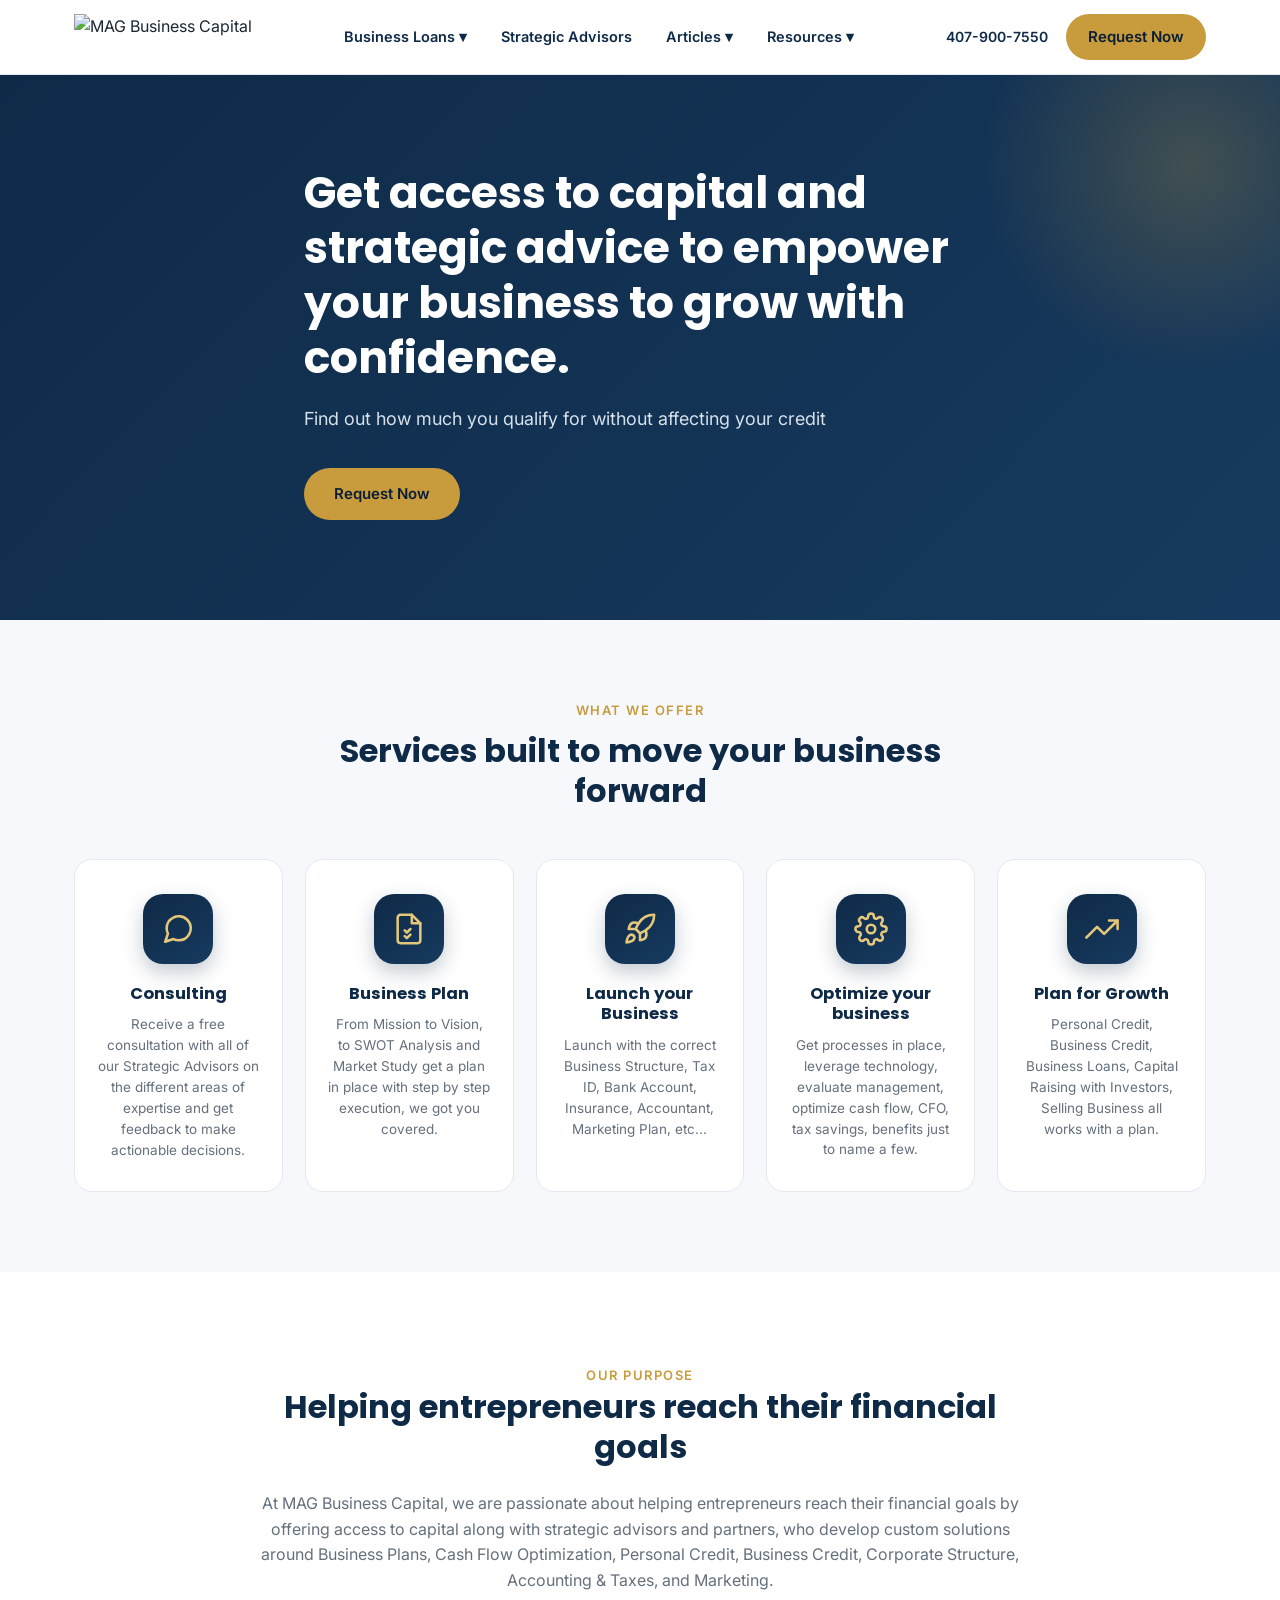
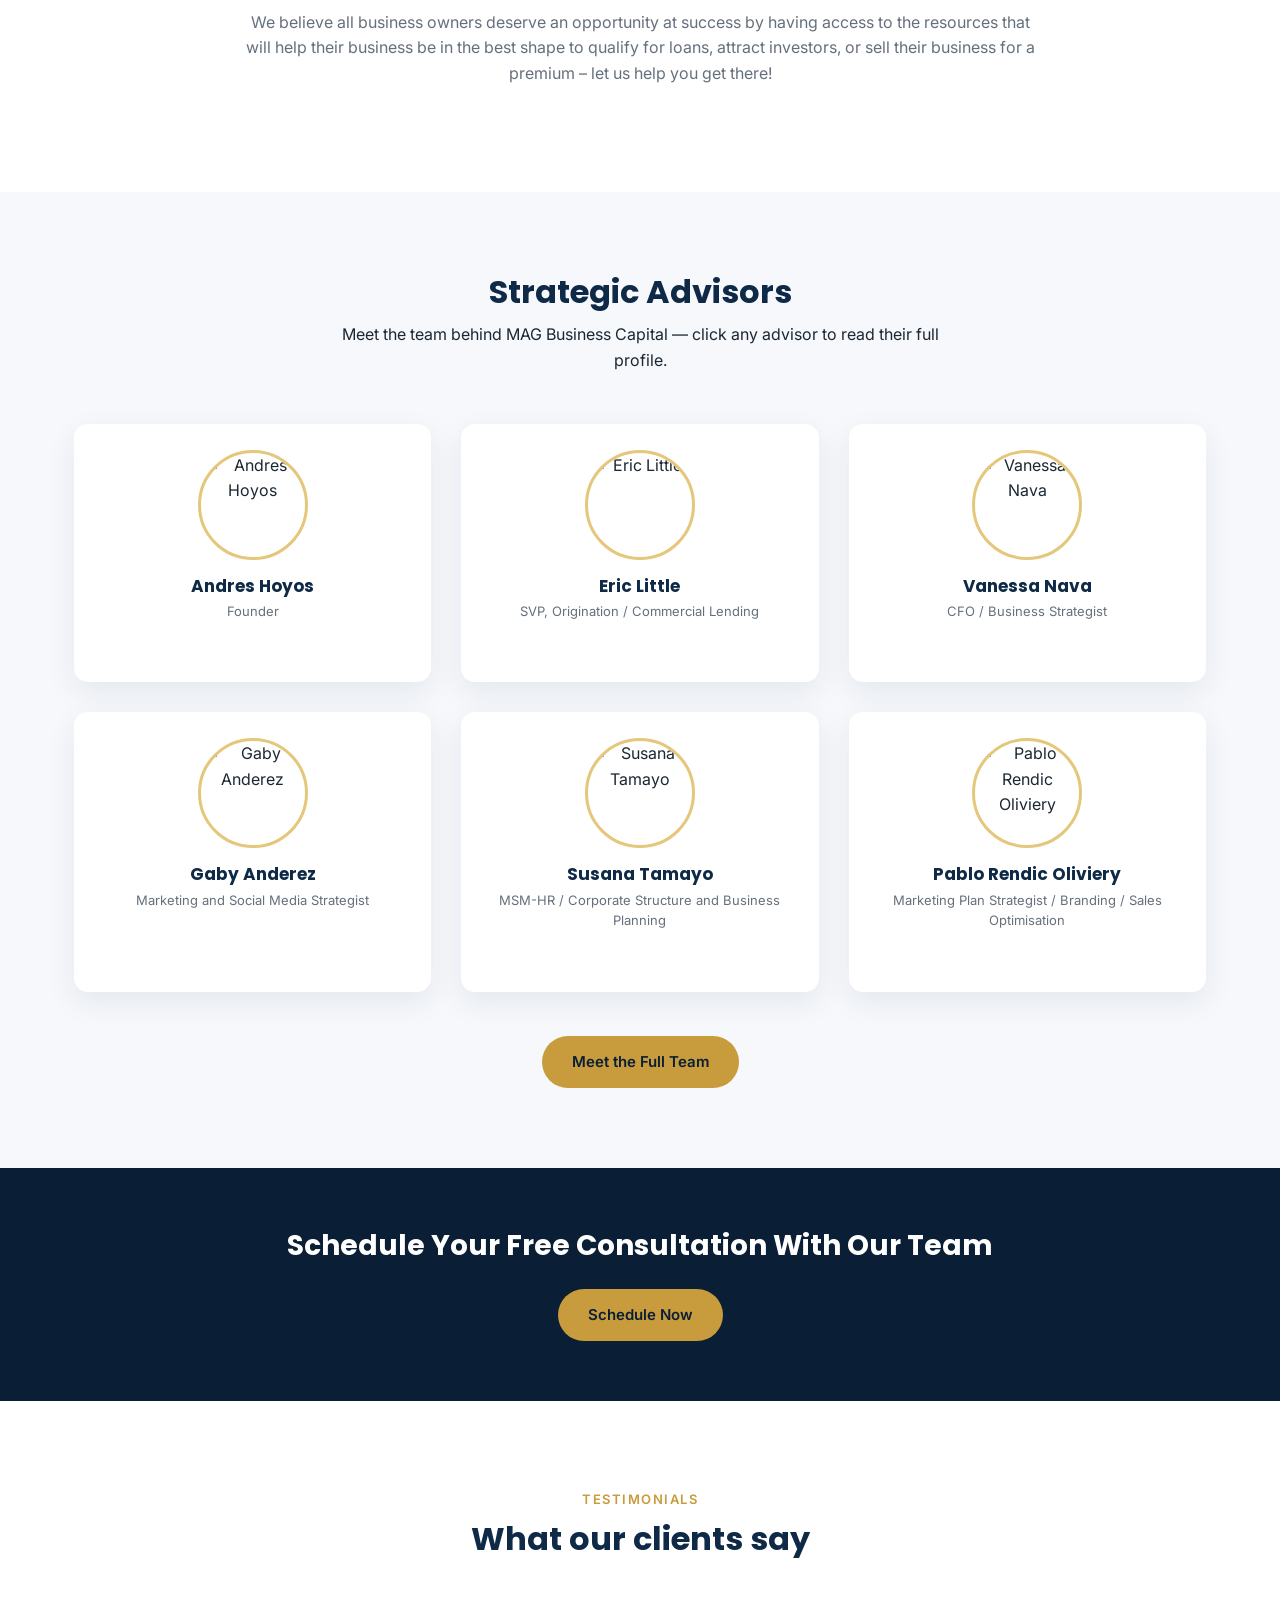
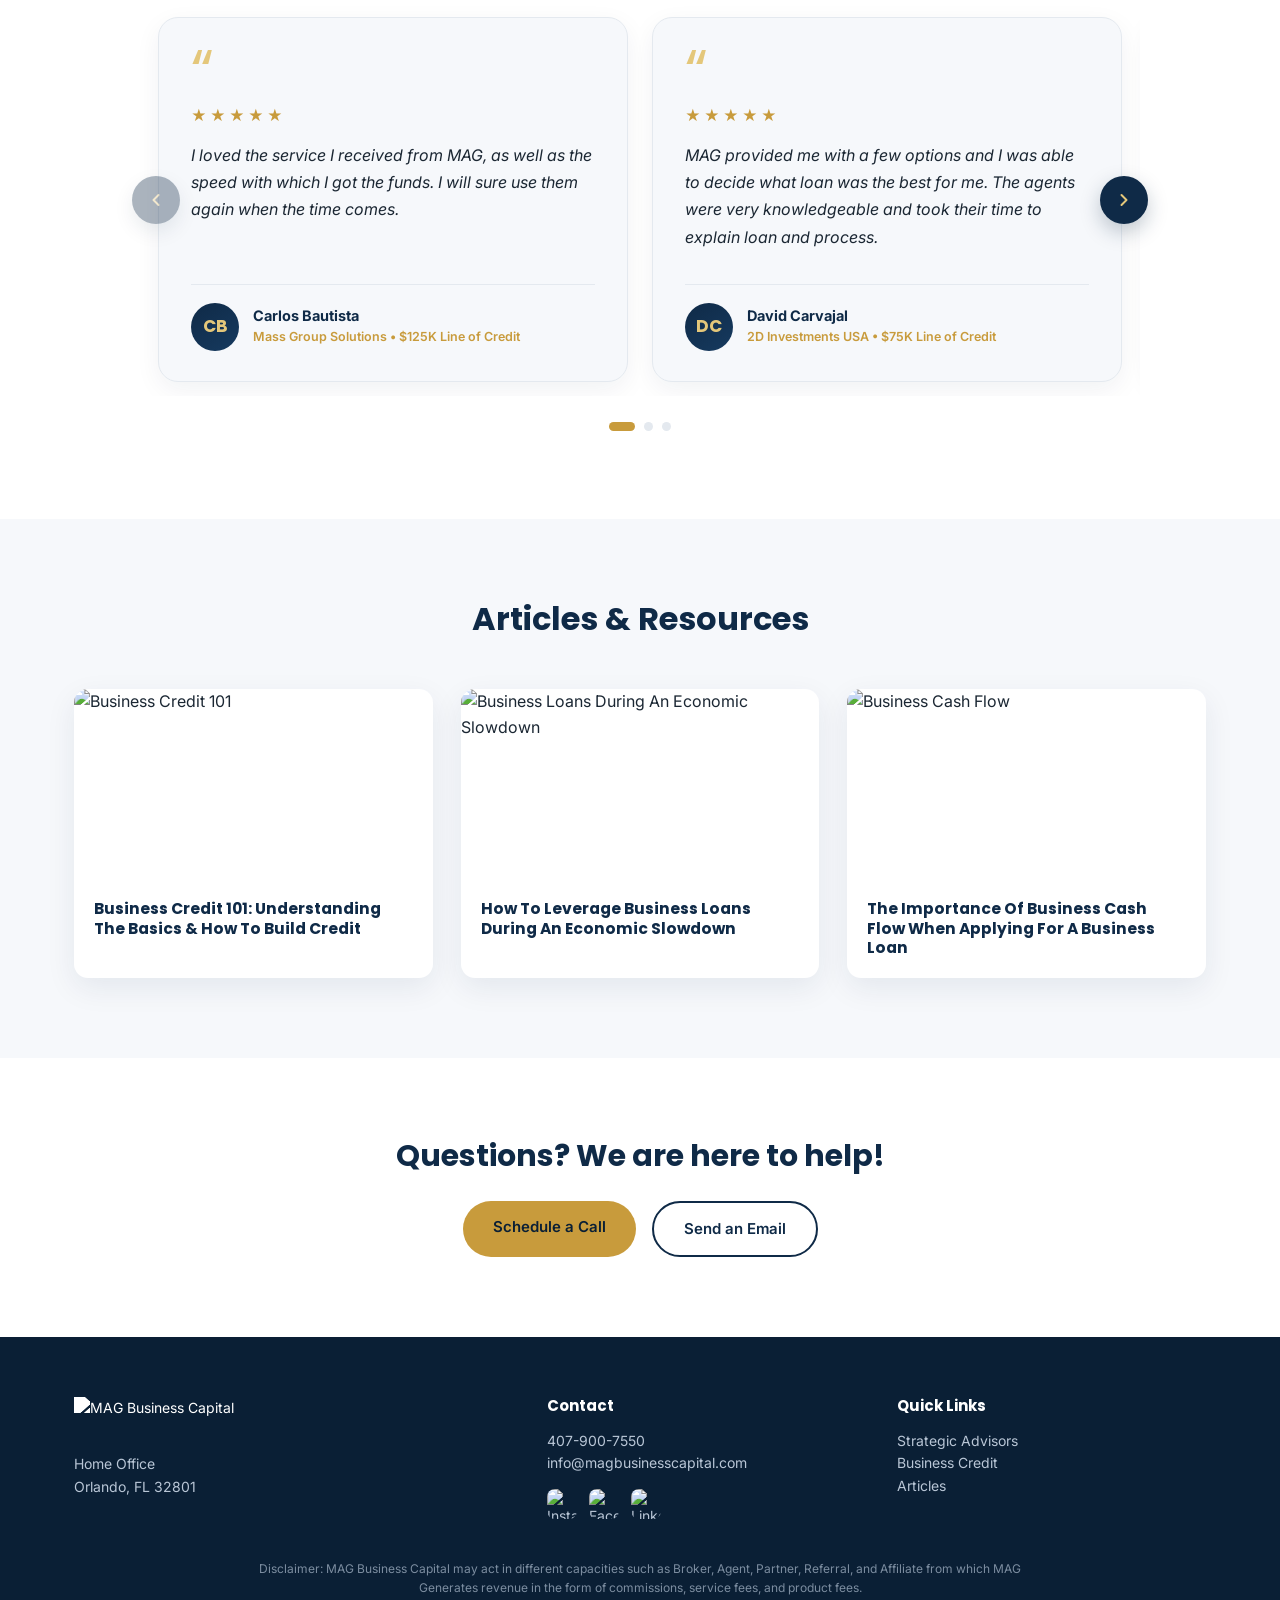
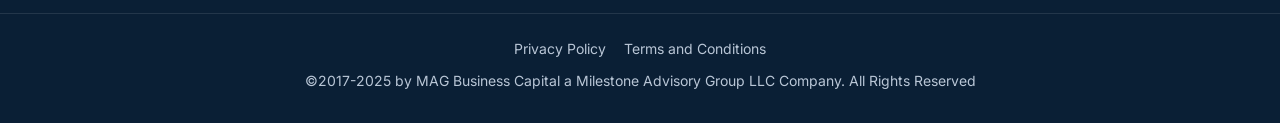
==== commit bb61dc4b: "3th change" ====
--- a/index.html
+++ b/index.html
@@ -52,6 +52,58 @@
     font-size:13px;opacity:0;transform:translateY(4px);transition:.3s ease;
   }
   a.team-card:hover .team-link{opacity:1;transform:translateY(0);}
+
+  /* ===== Carrusel de testimonios ===== */
+  .testimonials{padding:88px 0;background:var(--white);overflow:hidden;}
+  .testimonials .section-intro{text-align:center;max-width:620px;margin:0 auto 44px;}
+  .testimonials .section-intro .eyebrow{display:block;margin-bottom:10px;}
+  .testimonials .section-intro h2{font-size:32px;}
+
+  .tcarousel{position:relative;max-width:1000px;margin:0 auto;}
+  .tviewport{overflow:hidden;padding:14px 6px;}
+  .ttrack{display:flex;transition:transform .5s cubic-bezier(.22,.61,.36,1);will-change:transform;}
+  .tslide{min-width:100%;box-sizing:border-box;padding:0 12px;}
+  @media(min-width:900px){ .tslide{min-width:50%;} }  /* 2 tarjetas visibles en desktop */
+
+  .tcard{
+    position:relative;background:var(--bg);border:1px solid var(--border);
+    border-radius:20px;padding:36px 32px 30px;height:100%;
+    box-shadow:0 8px 26px rgba(15,42,71,.06);transition:box-shadow .3s ease, transform .3s ease;
+  }
+  .tcard:hover{box-shadow:0 16px 38px rgba(15,42,71,.12);transform:translateY(-4px);}
+  .tcard .qmark{font-family:'Poppins',sans-serif;font-size:60px;line-height:.6;color:var(--gold-light);margin-bottom:14px;}
+  .tcard .stars{color:var(--gold);font-size:15px;letter-spacing:3px;margin-bottom:14px;}
+  .tcard .tquote{font-size:16px;color:var(--text);font-style:italic;line-height:1.7;margin-bottom:22px;min-height:120px;}
+  .tcard .tfoot{display:flex;align-items:center;gap:14px;border-top:1px solid var(--border);padding-top:18px;}
+  .tcard .tavatar{
+    width:48px;height:48px;border-radius:50%;flex:0 0 48px;
+    background:linear-gradient(145deg,var(--navy),var(--blue));color:var(--gold-light);
+    display:flex;align-items:center;justify-content:center;font-family:'Poppins',sans-serif;font-weight:700;font-size:17px;
+  }
+  .tcard .twho{font-weight:700;color:var(--navy);font-size:14.5px;line-height:1.3;}
+  .tcard .tmeta{font-size:12.5px;color:var(--gold);font-weight:600;margin-top:2px;}
+
+  /* Controles */
+  .tarrow{
+    position:absolute;top:50%;transform:translateY(-50%);z-index:3;
+    width:48px;height:48px;border-radius:50%;border:none;cursor:pointer;
+    background:var(--navy);color:var(--gold-light);
+    display:flex;align-items:center;justify-content:center;
+    box-shadow:0 8px 20px rgba(15,42,71,.25);transition:background .25s ease, transform .25s ease;
+  }
+  .tarrow:hover{background:var(--gold);color:var(--navy-deep);transform:translateY(-50%) scale(1.08);}
+  .tarrow svg{width:20px;height:20px;stroke:currentColor;fill:none;stroke-width:2.4;stroke-linecap:round;stroke-linejoin:round;}
+  .tarrow.prev{left:-8px;}
+  .tarrow.next{right:-8px;}
+  .tarrow:disabled{opacity:.35;cursor:default;}
+  @media(max-width:760px){ .tarrow.prev{left:-2px;} .tarrow.next{right:-2px;} }
+
+  .tdots{display:flex;justify-content:center;gap:9px;margin-top:26px;}
+  .tdots button{
+    width:9px;height:9px;border-radius:50%;border:none;padding:0;cursor:pointer;
+    background:var(--border);transition:width .3s ease, background .3s ease;
+  }
+  .tdots button.active{width:26px;border-radius:6px;background:var(--gold);}
 </style>
 </head>
 <body>
@@ -223,13 +275,90 @@
   </div>
 </section>
 
-<section class="testimonial">
-  <div class="container testimonial-card">
-    <div class="quote-mark">"</div>
-    <p class="quote">I loved the service I received from MAG, as well as the speed with which I got the funds. I will sure use them again when the time comes.</p>
-    <p class="who">Carlos Bautista, Mass Group Solutions</p>
-    <p class="amount">$125K Line of Credit</p>
-    <div class="dots"><span class="active"></span><span></span><span></span><span></span></div>
+<section class="testimonials" id="testimonials">
+  <div class="container">
+    <div class="section-intro">
+      <span class="eyebrow">Testimonials</span>
+      <h2>What our clients say</h2>
+    </div>
+
+    <div class="tcarousel" id="tcarousel">
+      <button class="tarrow prev" id="tprev" aria-label="Previous testimonial">
+        <svg viewBox="0 0 24 24"><polyline points="15 18 9 12 15 6"></polyline></svg>
+      </button>
+
+      <div class="tviewport">
+        <div class="ttrack" id="ttrack">
+
+          <div class="tslide">
+            <div class="tcard">
+              <div class="qmark">&ldquo;</div>
+              <div class="stars">&#9733;&#9733;&#9733;&#9733;&#9733;</div>
+              <p class="tquote">I loved the service I received from MAG, as well as the speed with which I got the funds. I will sure use them again when the time comes.</p>
+              <div class="tfoot">
+                <div class="tavatar">CB</div>
+                <div>
+                  <div class="twho">Carlos Bautista</div>
+                  <div class="tmeta">Mass Group Solutions &bull; $125K Line of Credit</div>
+                </div>
+              </div>
+            </div>
+          </div>
+
+          <div class="tslide">
+            <div class="tcard">
+              <div class="qmark">&ldquo;</div>
+              <div class="stars">&#9733;&#9733;&#9733;&#9733;&#9733;</div>
+              <p class="tquote">MAG provided me with a few options and I was able to decide what loan was the best for me. The agents were very knowledgeable and took their time to explain loan and process.</p>
+              <div class="tfoot">
+                <div class="tavatar">DC</div>
+                <div>
+                  <div class="twho">David Carvajal</div>
+                  <div class="tmeta">2D Investments USA &bull; $75K Line of Credit</div>
+                </div>
+              </div>
+            </div>
+          </div>
+
+          <div class="tslide">
+            <div class="tcard">
+              <div class="qmark">&ldquo;</div>
+              <div class="stars">&#9733;&#9733;&#9733;&#9733;&#9733;</div>
+              <p class="tquote">I did not qualify for a loan but MAG provided advise on their program to build my personal credit and my business credit to qualify for a loan in the coming months.</p>
+              <div class="tfoot">
+                <div class="tavatar">MN</div>
+                <div>
+                  <div class="twho">Michael Newman</div>
+                  <div class="tmeta">Credit Builder Program</div>
+                </div>
+              </div>
+            </div>
+          </div>
+
+          <div class="tslide">
+            <div class="tcard">
+              <div class="qmark">&ldquo;</div>
+              <div class="stars">&#9733;&#9733;&#9733;&#9733;&#9733;</div>
+              <p class="tquote">MAG was the only one that got us options for our non-profit, we tried for over a year with many banks and MAG was able to get us 100k in equipment financing.</p>
+              <div class="tfoot">
+                <div class="tavatar">RW</div>
+                <div>
+                  <div class="twho">Richard Wilson</div>
+                  <div class="tmeta">Non-profit &bull; $100K Equipment Loan</div>
+                </div>
+              </div>
+            </div>
+          </div>
+
+        </div>
+      </div>
+
+      <button class="tarrow next" id="tnext" aria-label="Next testimonial">
+        <svg viewBox="0 0 24 24"><polyline points="9 18 15 12 9 6"></polyline></svg>
+      </button>
+    </div>
+
+    <div class="tdots" id="tdots"></div>
   </div>
 </section>
 
@@ -316,6 +445,92 @@
       });
     }
   });
+
+  /* ===== Carrusel de testimonios ===== */
+  (function(){
+    const track = document.getElementById('ttrack');
+    if(!track) return;
+    const slides = Array.from(track.children);
+    const prevBtn = document.getElementById('tprev');
+    const nextBtn = document.getElementById('tnext');
+    const dotsWrap = document.getElementById('tdots');
+    const carousel = document.getElementById('tcarousel');
+
+    let perView = window.matchMedia('(min-width:900px)').matches ? 2 : 1;
+    let index = 0;
+    let autoplayTimer = null;
+    const AUTOPLAY_MS = 6000;
+
+    function maxIndex(){ return Math.max(0, slides.length - perView); }
+
+    function buildDots(){
+      dotsWrap.innerHTML = '';
+      const pages = maxIndex() + 1;
+      for(let i=0;i<pages;i++){
+        const b = document.createElement('button');
+        b.setAttribute('aria-label','Go to testimonial '+(i+1));
+        b.addEventListener('click',()=>{ goTo(i); resetAutoplay(); });
+        dotsWrap.appendChild(b);
+      }
+    }
+
+    function update(){
+      const pct = -(100 / perView) * index;
+      track.style.transform = 'translateX(' + pct + '%)';
+      Array.from(dotsWrap.children).forEach((d,i)=>d.classList.toggle('active', i===index));
+      prevBtn.disabled = index <= 0;
+      nextBtn.disabled = index >= maxIndex();
+      const onlyOnePage = maxIndex() === 0;
+      prevBtn.style.display = onlyOnePage ? 'none' : '';
+      nextBtn.style.display = onlyOnePage ? 'none' : '';
+      dotsWrap.style.display = onlyOnePage ? 'none' : '';
+    }
+
+    function goTo(i){ index = Math.min(Math.max(i,0), maxIndex()); update(); }
+    function next(){ index = index >= maxIndex() ? 0 : index+1; update(); }
+    function prev(){ index = index <= 0 ? maxIndex() : index-1; update(); }
+
+    nextBtn.addEventListener('click',()=>{ next(); resetAutoplay(); });
+    prevBtn.addEventListener('click',()=>{ prev(); resetAutoplay(); });
+
+    // Autoplay (pausa al pasar el cursor o interactuar)
+    function startAutoplay(){ if(maxIndex()>0) autoplayTimer = setInterval(next, AUTOPLAY_MS); }
+    function stopAutoplay(){ clearInterval(autoplayTimer); autoplayTimer = null; }
+    function resetAutoplay(){ stopAutoplay(); startAutoplay(); }
+    carousel.addEventListener('mouseenter', stopAutoplay);
+    carousel.addEventListener('mouseleave', startAutoplay);
+
+    // Teclado
+    carousel.setAttribute('tabindex','0');
+    carousel.addEventListener('keydown',(e)=>{
+      if(e.key==='ArrowRight'){ next(); resetAutoplay(); }
+      if(e.key==='ArrowLeft'){ prev(); resetAutoplay(); }
+    });
+
+    // Swipe / arrastre (táctil y ratón)
+    let startX=0, dragging=false;
+    function down(x){ dragging=true; startX=x; stopAutoplay(); }
+    function up(x){
+      if(!dragging) return; dragging=false;
+      const diff = x - startX;
+      if(Math.abs(diff) > 50){ diff < 0 ? next() : prev(); }
+      startAutoplay();
+    }
+    track.addEventListener('touchstart', e=>down(e.touches[0].clientX), {passive:true});
+    track.addEventListener('touchend', e=>up(e.changedTouches[0].clientX));
+    track.addEventListener('mousedown', e=>{ e.preventDefault(); down(e.clientX); });
+    window.addEventListener('mouseup', e=>up(e.clientX));
+
+    // Recalcular en resize
+    window.addEventListener('resize', ()=>{
+      const newPer = window.matchMedia('(min-width:900px)').matches ? 2 : 1;
+      if(newPer !== perView){ perView = newPer; index = Math.min(index, maxIndex()); buildDots(); update(); }
+    });
+
+    buildDots();
+    update();
+    startAutoplay();
+  })();
 </script>
 
 </body>
